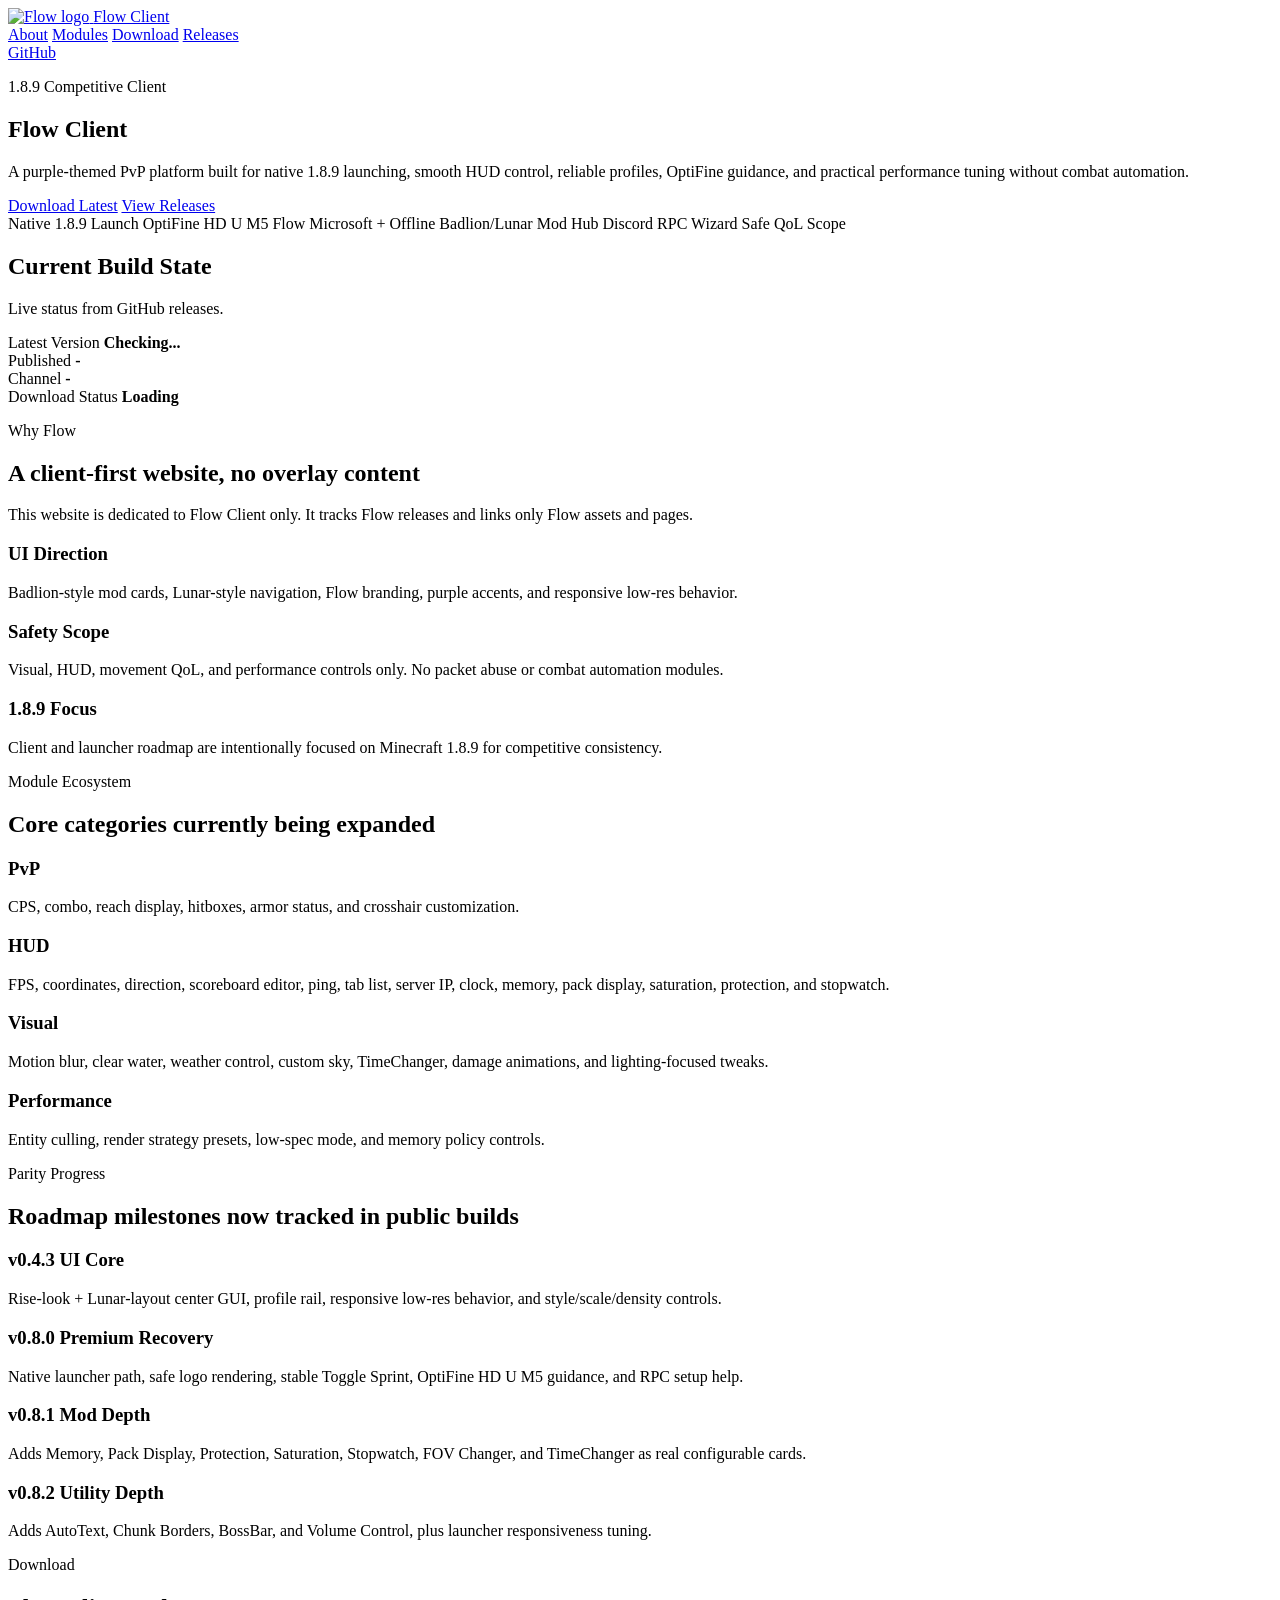
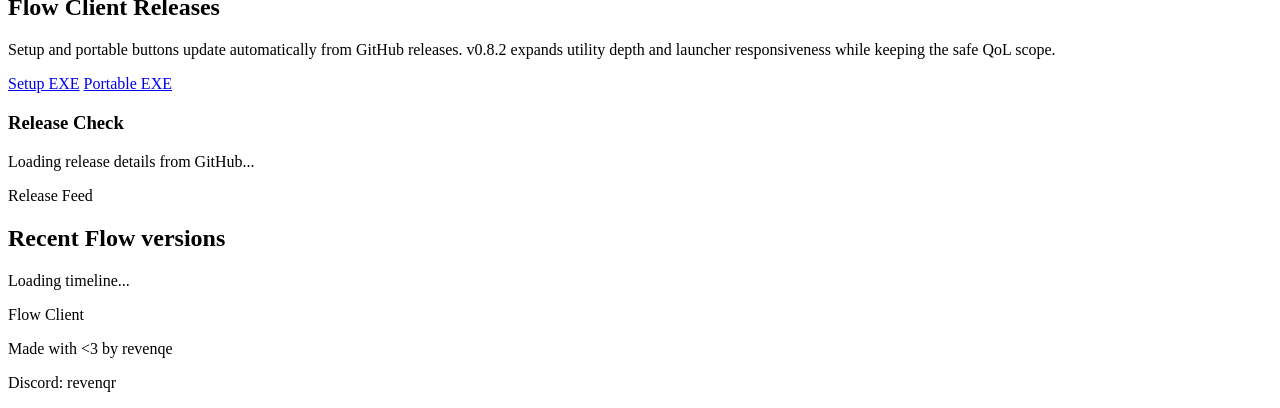
==== docs/index.html @ 2bc33a54 "Update Flow website for v0.8.2 utility depth release" ====
<!doctype html>
<html lang="en">
  <head>
    <meta charset="UTF-8" />
    <meta name="viewport" content="width=device-width, initial-scale=1.0" />
    <meta name="theme-color" content="#150927" />
    <title>Flow Client | 1.8.9 PvP Platform</title>
    <meta
      name="description"
      content="Flow Client is a 1.8.9 PvP platform focused on clean UI, smooth performance, profile-driven mods, and safe QoL customization."
    />
    <link rel="preconnect" href="https://fonts.googleapis.com" />
    <link rel="preconnect" href="https://fonts.gstatic.com" crossorigin />
    <link
      href="https://fonts.googleapis.com/css2?family=Manrope:wght@500;600;700;800&family=Space+Grotesk:wght@600;700&display=swap"
      rel="stylesheet"
    />
    <link rel="stylesheet" href="./styles.css" />
    <script defer src="./script.js"></script>
  </head>
  <body>
    <div class="bg-grid" aria-hidden="true"></div>
    <div class="bg-glow glow-one" aria-hidden="true"></div>
    <div class="bg-glow glow-two" aria-hidden="true"></div>

    <header class="site-header">
      <a class="brand" href="#top" aria-label="Flow Client home">
        <img class="brand-badge" src="./flow-logo.svg" alt="Flow logo" />
        <span>Flow Client</span>
      </a>

      <nav>
        <a href="#about">About</a>
        <a href="#modules">Modules</a>
        <a href="#download">Download</a>
        <a href="#releases">Releases</a>
      </nav>

      <a class="header-link" href="https://github.com/trxpworks/FlowClient" target="_blank" rel="noreferrer">GitHub</a>
    </header>

    <main id="top">
      <section class="hero reveal">
        <div class="hero-copy">
          <p class="eyebrow">1.8.9 Competitive Client</p>
          <h1>Flow Client</h1>
          <p class="lead">
            A purple-themed PvP platform built for native 1.8.9 launching, smooth HUD control, reliable profiles,
            OptiFine guidance, and practical performance tuning without combat automation.
          </p>

          <div class="hero-actions">
            <a id="heroDownloadBtn" class="btn btn-primary" href="https://github.com/trxpworks/FlowClient/releases" target="_blank" rel="noreferrer">Download Latest</a>
            <a id="heroReleaseBtn" class="btn btn-secondary" href="https://github.com/trxpworks/FlowClient/releases" target="_blank" rel="noreferrer">View Releases</a>
          </div>

          <div class="hero-chips">
            <span>Native 1.8.9 Launch</span>
            <span>OptiFine HD U M5 Flow</span>
            <span>Microsoft + Offline</span>
            <span>Badlion/Lunar Mod Hub</span>
            <span>Discord RPC Wizard</span>
            <span>Safe QoL Scope</span>
          </div>
        </div>

        <article class="hero-panel" aria-label="Flow Client snapshot">
          <h2>Current Build State</h2>
          <p>Live status from GitHub releases.</p>
          <div class="status-grid">
            <div>
              <span>Latest Version</span>
              <strong id="latestVersion">Checking...</strong>
            </div>
            <div>
              <span>Published</span>
              <strong id="latestPublished">-</strong>
            </div>
            <div>
              <span>Channel</span>
              <strong id="latestChannel">-</strong>
            </div>
            <div>
              <span>Download Status</span>
              <strong id="downloadStatus" class="status-pill status-loading">Loading</strong>
            </div>
          </div>
        </article>
      </section>

      <section id="about" class="section reveal">
        <div class="section-head">
          <p class="eyebrow">Why Flow</p>
          <h2>A client-first website, no overlay content</h2>
          <p>
            This website is dedicated to Flow Client only. It tracks Flow releases and links only Flow assets and
            pages.
          </p>
        </div>

        <div class="card-grid cols-3">
          <article class="card">
            <h3>UI Direction</h3>
            <p>Badlion-style mod cards, Lunar-style navigation, Flow branding, purple accents, and responsive low-res behavior.</p>
          </article>
          <article class="card">
            <h3>Safety Scope</h3>
            <p>Visual, HUD, movement QoL, and performance controls only. No packet abuse or combat automation modules.</p>
          </article>
          <article class="card">
            <h3>1.8.9 Focus</h3>
            <p>Client and launcher roadmap are intentionally focused on Minecraft 1.8.9 for competitive consistency.</p>
          </article>
        </div>
      </section>

      <section id="modules" class="section reveal">
        <div class="section-head">
          <p class="eyebrow">Module Ecosystem</p>
          <h2>Core categories currently being expanded</h2>
        </div>

        <div class="card-grid cols-4">
          <article class="card compact">
            <h3>PvP</h3>
            <p>CPS, combo, reach display, hitboxes, armor status, and crosshair customization.</p>
          </article>
          <article class="card compact">
            <h3>HUD</h3>
            <p>FPS, coordinates, direction, scoreboard editor, ping, tab list, server IP, clock, memory, pack display, saturation, protection, and stopwatch.</p>
          </article>
          <article class="card compact">
            <h3>Visual</h3>
            <p>Motion blur, clear water, weather control, custom sky, TimeChanger, damage animations, and lighting-focused tweaks.</p>
          </article>
          <article class="card compact">
            <h3>Performance</h3>
            <p>Entity culling, render strategy presets, low-spec mode, and memory policy controls.</p>
          </article>
        </div>
      </section>

      <section class="section reveal">
        <div class="section-head">
          <p class="eyebrow">Parity Progress</p>
          <h2>Roadmap milestones now tracked in public builds</h2>
        </div>

        <div class="card-grid cols-3">
          <article class="card compact">
            <h3>v0.4.3 UI Core</h3>
            <p>Rise-look + Lunar-layout center GUI, profile rail, responsive low-res behavior, and style/scale/density controls.</p>
          </article>
          <article class="card compact">
            <h3>v0.8.0 Premium Recovery</h3>
            <p>Native launcher path, safe logo rendering, stable Toggle Sprint, OptiFine HD U M5 guidance, and RPC setup help.</p>
          </article>
          <article class="card compact">
            <h3>v0.8.1 Mod Depth</h3>
            <p>Adds Memory, Pack Display, Protection, Saturation, Stopwatch, FOV Changer, and TimeChanger as real configurable cards.</p>
          </article>
          <article class="card compact">
            <h3>v0.8.2 Utility Depth</h3>
            <p>Adds AutoText, Chunk Borders, BossBar, and Volume Control, plus launcher responsiveness tuning.</p>
          </article>
        </div>
      </section>

      <section id="download" class="section reveal">
        <div class="download-layout">
          <div class="download-copy">
            <p class="eyebrow">Download</p>
            <h2>Flow Client Releases</h2>
            <p>
              Setup and portable buttons update automatically from GitHub releases. v0.8.2 expands utility depth and launcher responsiveness while keeping the safe QoL scope.
            </p>

            <div class="hero-actions">
              <a id="setupBtn" class="btn btn-primary" href="https://github.com/trxpworks/FlowClient/releases" target="_blank" rel="noreferrer">Setup EXE</a>
              <a id="portableBtn" class="btn btn-secondary" href="https://github.com/trxpworks/FlowClient/releases" target="_blank" rel="noreferrer">Portable EXE</a>
            </div>
          </div>

          <aside id="downloadHint" class="download-hint">
            <h3>Release Check</h3>
            <p>Loading release details from GitHub...</p>
          </aside>
        </div>
      </section>

      <section id="releases" class="section reveal">
        <div class="section-head">
          <p class="eyebrow">Release Feed</p>
          <h2>Recent Flow versions</h2>
          <p id="feedHint">Loading timeline...</p>
        </div>

        <div id="releaseList" class="release-list">
          <article class="release-item skeleton">
            <div class="line"></div>
            <div class="line short"></div>
          </article>
          <article class="release-item skeleton">
            <div class="line"></div>
            <div class="line short"></div>
          </article>
        </div>
      </section>
    </main>

    <footer class="site-footer">
      <p>Flow Client</p>
      <p>Made with &lt;3 by revenqe</p>
      <p>Discord: revenqr</p>
    </footer>
  </body>
</html>
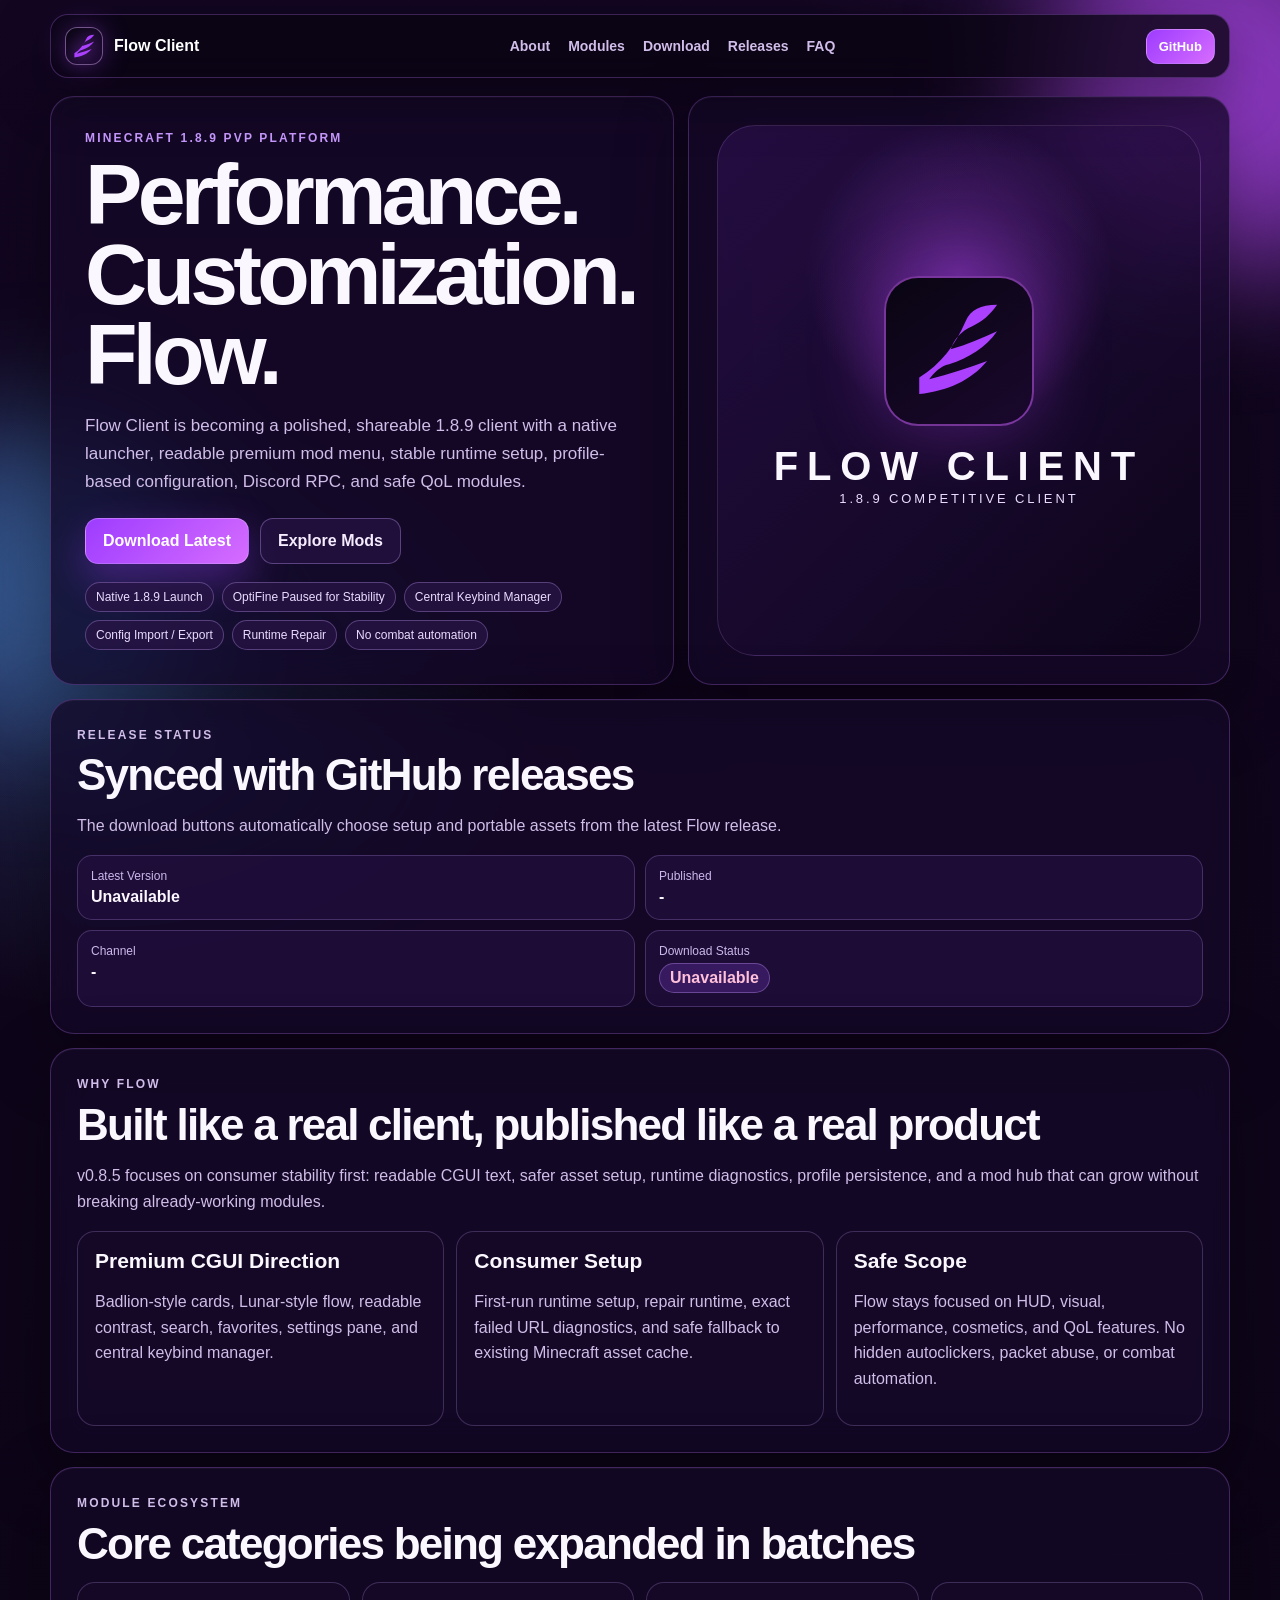
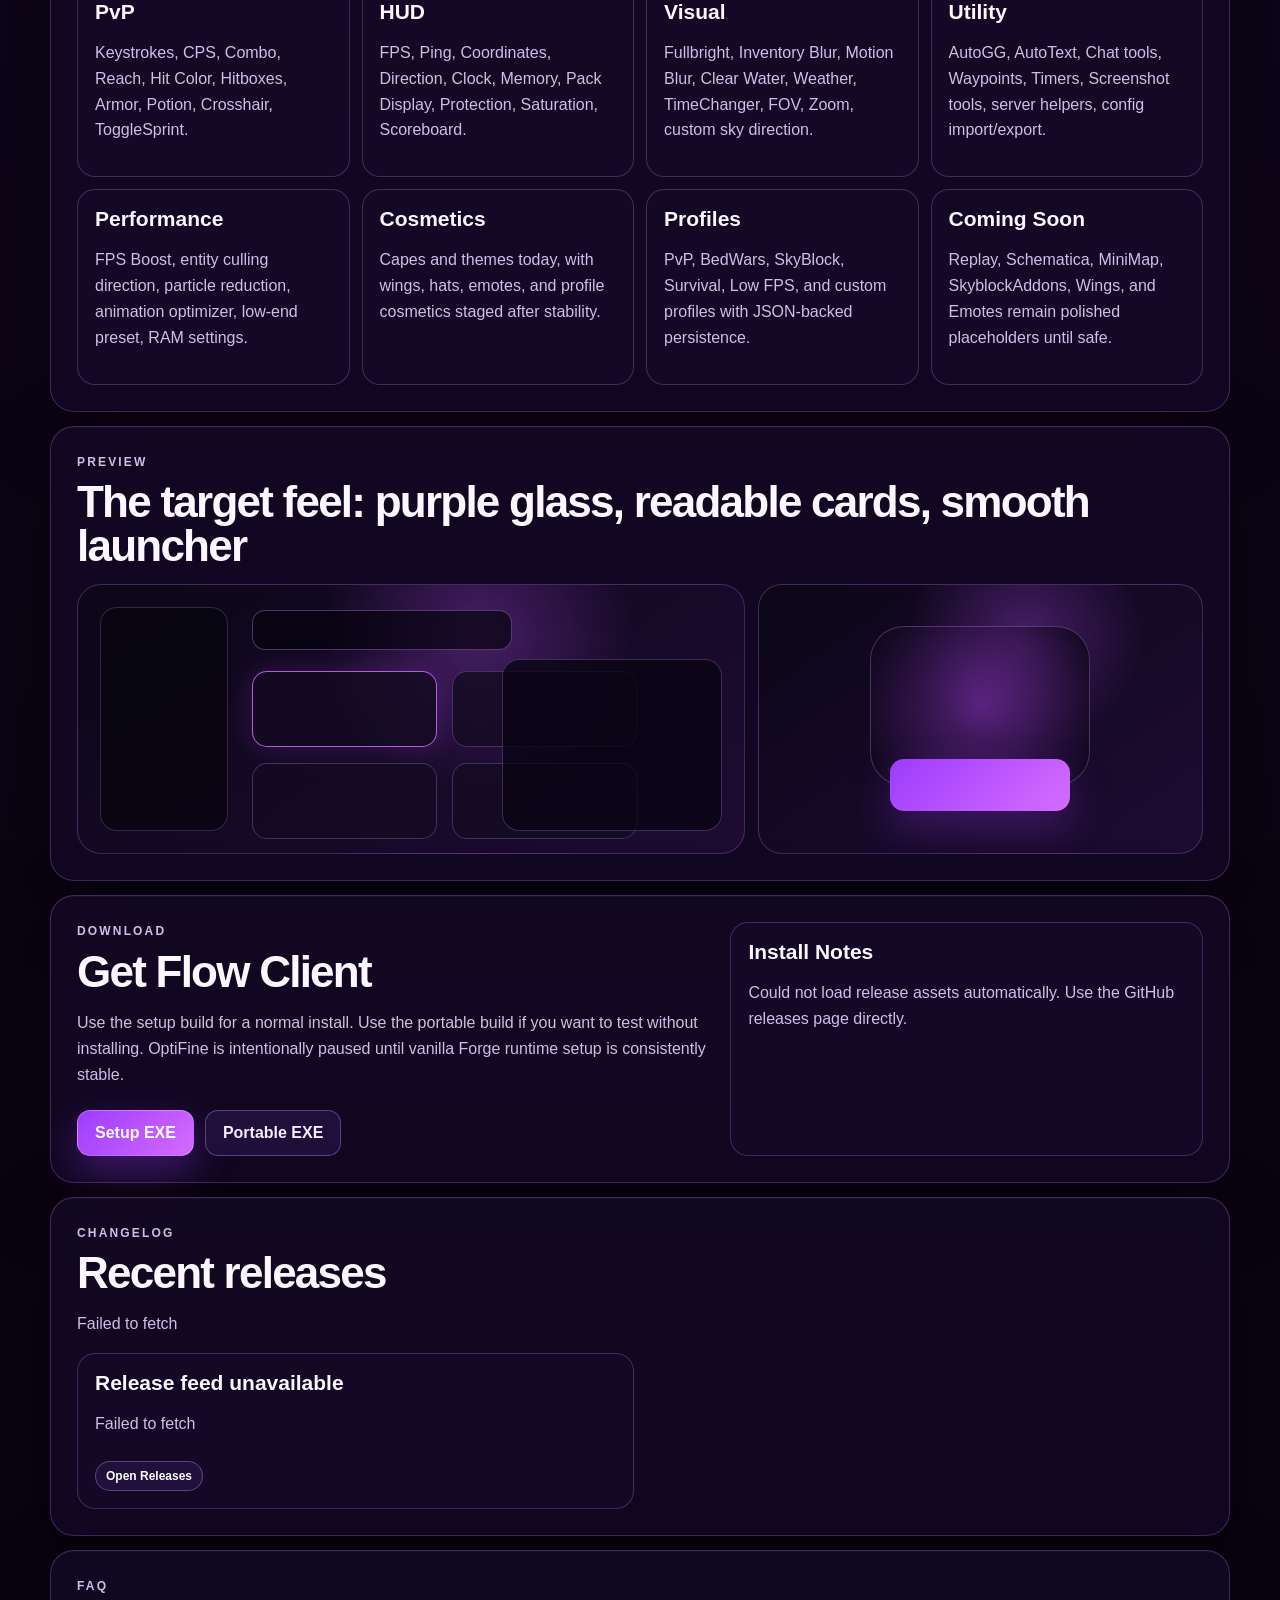
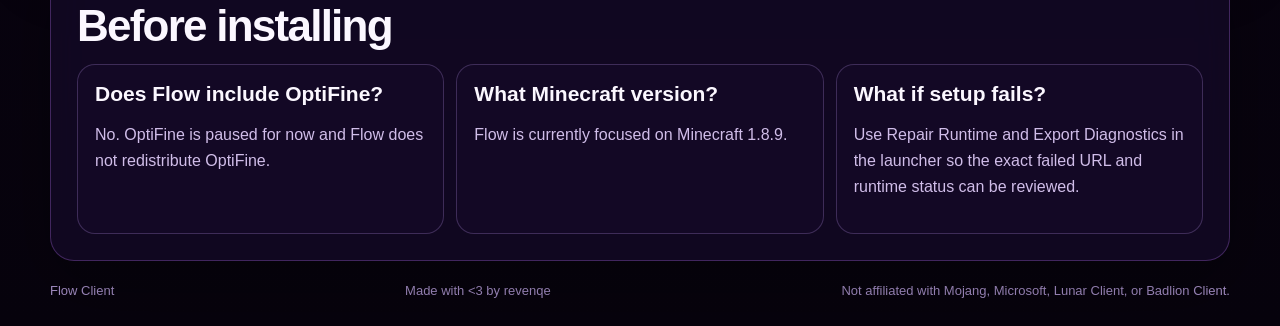
==== commit ba3d0667: "Update GitHub Pages site for v0.8.5" ====
--- a/docs/index.html
+++ b/docs/index.html
@@ -1,217 +1,46 @@
 <!doctype html>
 <html lang="en">
-  <head>
-    <meta charset="UTF-8" />
-    <meta name="viewport" content="width=device-width, initial-scale=1.0" />
-    <meta name="theme-color" content="#150927" />
-    <title>Flow Client | 1.8.9 PvP Platform</title>
-    <meta
-      name="description"
-      content="Flow Client is a 1.8.9 PvP platform focused on clean UI, smooth performance, profile-driven mods, and safe QoL customization."
-    />
-    <link rel="preconnect" href="https://fonts.googleapis.com" />
-    <link rel="preconnect" href="https://fonts.gstatic.com" crossorigin />
-    <link
-      href="https://fonts.googleapis.com/css2?family=Manrope:wght@500;600;700;800&family=Space+Grotesk:wght@600;700&display=swap"
-      rel="stylesheet"
-    />
-    <link rel="stylesheet" href="./styles.css" />
-    <script defer src="./script.js"></script>
-  </head>
-  <body>
-    <div class="bg-grid" aria-hidden="true"></div>
-    <div class="bg-glow glow-one" aria-hidden="true"></div>
-    <div class="bg-glow glow-two" aria-hidden="true"></div>
-
-    <header class="site-header">
-      <a class="brand" href="#top" aria-label="Flow Client home">
-        <img class="brand-badge" src="./flow-logo.svg" alt="Flow logo" />
-        <span>Flow Client</span>
-      </a>
-
-      <nav>
-        <a href="#about">About</a>
-        <a href="#modules">Modules</a>
-        <a href="#download">Download</a>
-        <a href="#releases">Releases</a>
-      </nav>
-
-      <a class="header-link" href="https://github.com/trxpworks/FlowClient" target="_blank" rel="noreferrer">GitHub</a>
-    </header>
-
-    <main id="top">
-      <section class="hero reveal">
-        <div class="hero-copy">
-          <p class="eyebrow">1.8.9 Competitive Client</p>
-          <h1>Flow Client</h1>
-          <p class="lead">
-            A purple-themed PvP platform built for native 1.8.9 launching, smooth HUD control, reliable profiles,
-            OptiFine guidance, and practical performance tuning without combat automation.
-          </p>
-
-          <div class="hero-actions">
-            <a id="heroDownloadBtn" class="btn btn-primary" href="https://github.com/trxpworks/FlowClient/releases" target="_blank" rel="noreferrer">Download Latest</a>
-            <a id="heroReleaseBtn" class="btn btn-secondary" href="https://github.com/trxpworks/FlowClient/releases" target="_blank" rel="noreferrer">View Releases</a>
-          </div>
-
-          <div class="hero-chips">
-            <span>Native 1.8.9 Launch</span>
-            <span>OptiFine HD U M5 Flow</span>
-            <span>Microsoft + Offline</span>
-            <span>Badlion/Lunar Mod Hub</span>
-            <span>Discord RPC Wizard</span>
-            <span>Safe QoL Scope</span>
-          </div>
-        </div>
-
-        <article class="hero-panel" aria-label="Flow Client snapshot">
-          <h2>Current Build State</h2>
-          <p>Live status from GitHub releases.</p>
-          <div class="status-grid">
-            <div>
-              <span>Latest Version</span>
-              <strong id="latestVersion">Checking...</strong>
-            </div>
-            <div>
-              <span>Published</span>
-              <strong id="latestPublished">-</strong>
-            </div>
-            <div>
-              <span>Channel</span>
-              <strong id="latestChannel">-</strong>
-            </div>
-            <div>
-              <span>Download Status</span>
-              <strong id="downloadStatus" class="status-pill status-loading">Loading</strong>
-            </div>
-          </div>
-        </article>
-      </section>
-
-      <section id="about" class="section reveal">
-        <div class="section-head">
-          <p class="eyebrow">Why Flow</p>
-          <h2>A client-first website, no overlay content</h2>
-          <p>
-            This website is dedicated to Flow Client only. It tracks Flow releases and links only Flow assets and
-            pages.
-          </p>
-        </div>
-
-        <div class="card-grid cols-3">
-          <article class="card">
-            <h3>UI Direction</h3>
-            <p>Badlion-style mod cards, Lunar-style navigation, Flow branding, purple accents, and responsive low-res behavior.</p>
-          </article>
-          <article class="card">
-            <h3>Safety Scope</h3>
-            <p>Visual, HUD, movement QoL, and performance controls only. No packet abuse or combat automation modules.</p>
-          </article>
-          <article class="card">
-            <h3>1.8.9 Focus</h3>
-            <p>Client and launcher roadmap are intentionally focused on Minecraft 1.8.9 for competitive consistency.</p>
-          </article>
-        </div>
-      </section>
-
-      <section id="modules" class="section reveal">
-        <div class="section-head">
-          <p class="eyebrow">Module Ecosystem</p>
-          <h2>Core categories currently being expanded</h2>
-        </div>
-
-        <div class="card-grid cols-4">
-          <article class="card compact">
-            <h3>PvP</h3>
-            <p>CPS, combo, reach display, hitboxes, armor status, and crosshair customization.</p>
-          </article>
-          <article class="card compact">
-            <h3>HUD</h3>
-            <p>FPS, coordinates, direction, scoreboard editor, ping, tab list, server IP, clock, memory, pack display, saturation, protection, and stopwatch.</p>
-          </article>
-          <article class="card compact">
-            <h3>Visual</h3>
-            <p>Motion blur, clear water, weather control, custom sky, TimeChanger, damage animations, and lighting-focused tweaks.</p>
-          </article>
-          <article class="card compact">
-            <h3>Performance</h3>
-            <p>Entity culling, render strategy presets, low-spec mode, and memory policy controls.</p>
-          </article>
-        </div>
-      </section>
-
-      <section class="section reveal">
-        <div class="section-head">
-          <p class="eyebrow">Parity Progress</p>
-          <h2>Roadmap milestones now tracked in public builds</h2>
-        </div>
-
-        <div class="card-grid cols-3">
-          <article class="card compact">
-            <h3>v0.4.3 UI Core</h3>
-            <p>Rise-look + Lunar-layout center GUI, profile rail, responsive low-res behavior, and style/scale/density controls.</p>
-          </article>
-          <article class="card compact">
-            <h3>v0.8.0 Premium Recovery</h3>
-            <p>Native launcher path, safe logo rendering, stable Toggle Sprint, OptiFine HD U M5 guidance, and RPC setup help.</p>
-          </article>
-          <article class="card compact">
-            <h3>v0.8.1 Mod Depth</h3>
-            <p>Adds Memory, Pack Display, Protection, Saturation, Stopwatch, FOV Changer, and TimeChanger as real configurable cards.</p>
-          </article>
-          <article class="card compact">
-            <h3>v0.8.2 Utility Depth</h3>
-            <p>Adds AutoText, Chunk Borders, BossBar, and Volume Control, plus launcher responsiveness tuning.</p>
-          </article>
-        </div>
-      </section>
-
-      <section id="download" class="section reveal">
-        <div class="download-layout">
-          <div class="download-copy">
-            <p class="eyebrow">Download</p>
-            <h2>Flow Client Releases</h2>
-            <p>
-              Setup and portable buttons update automatically from GitHub releases. v0.8.2 expands utility depth and launcher responsiveness while keeping the safe QoL scope.
-            </p>
-
-            <div class="hero-actions">
-              <a id="setupBtn" class="btn btn-primary" href="https://github.com/trxpworks/FlowClient/releases" target="_blank" rel="noreferrer">Setup EXE</a>
-              <a id="portableBtn" class="btn btn-secondary" href="https://github.com/trxpworks/FlowClient/releases" target="_blank" rel="noreferrer">Portable EXE</a>
-            </div>
-          </div>
-
-          <aside id="downloadHint" class="download-hint">
-            <h3>Release Check</h3>
-            <p>Loading release details from GitHub...</p>
-          </aside>
-        </div>
-      </section>
-
-      <section id="releases" class="section reveal">
-        <div class="section-head">
-          <p class="eyebrow">Release Feed</p>
-          <h2>Recent Flow versions</h2>
-          <p id="feedHint">Loading timeline...</p>
-        </div>
-
-        <div id="releaseList" class="release-list">
-          <article class="release-item skeleton">
-            <div class="line"></div>
-            <div class="line short"></div>
-          </article>
-          <article class="release-item skeleton">
-            <div class="line"></div>
-            <div class="line short"></div>
-          </article>
-        </div>
-      </section>
-    </main>
-
-    <footer class="site-footer">
-      <p>Flow Client</p>
-      <p>Made with &lt;3 by revenqe</p>
-      <p>Discord: revenqr</p>
-    </footer>
-  </body>
+<head>
+  <meta charset="UTF-8" />
+  <meta name="viewport" content="width=device-width, initial-scale=1.0" />
+  <meta name="theme-color" content="#11051e" />
+  <title>Flow Client | v0.8.5 Stability + Premium CGUI</title>
+  <meta name="description" content="Flow Client is a Minecraft 1.8.9 PvP client focused on performance, customization, clean UI, stable launching, and safe QoL modules." />
+  <style>
+    :root{--bg:#07030d;--bg2:#120621;--panel:rgba(20,10,38,.78);--line:rgba(190,120,255,.28);--text:#fbf7ff;--muted:#d0bde9;--accent:#9d3cff;--accent2:#d66cff;--ok:#62f19c}*{box-sizing:border-box}html{scroll-behavior:smooth}body{margin:0;min-height:100vh;color:var(--text);font-family:Segoe UI,Manrope,Arial,sans-serif;background:radial-gradient(900px 620px at 78% -10%,rgba(168,83,255,.42),transparent 62%),radial-gradient(760px 520px at 8% 20%,rgba(92,160,255,.2),transparent 58%),linear-gradient(180deg,var(--bg2),var(--bg));overflow-x:hidden}body:before{content:"";position:fixed;inset:0;z-index:-2;background-image:linear-gradient(rgba(255,255,255,.045) 1px,transparent 1px),linear-gradient(90deg,rgba(255,255,255,.045) 1px,transparent 1px);background-size:34px 34px;opacity:.15}.orb{position:fixed;z-index:-1;border-radius:999px;filter:blur(65px);pointer-events:none}.orb.a{width:360px;height:360px;right:-120px;top:-90px;background:rgba(189,77,255,.7)}.orb.b{width:310px;height:310px;left:-120px;top:420px;background:rgba(89,169,255,.42)}.wrap{width:min(1180px,calc(100% - 28px));margin:auto}.nav{position:sticky;top:14px;z-index:10;margin-top:14px;border:1px solid var(--line);border-radius:18px;background:rgba(9,4,19,.78);backdrop-filter:blur(18px);display:flex;align-items:center;justify-content:space-between;padding:12px 14px;box-shadow:0 18px 55px rgba(0,0,0,.35)}.brand{display:flex;align-items:center;gap:11px;color:white;text-decoration:none;font-weight:900}.logo{width:38px;height:38px;border-radius:12px;display:grid;place-items:center;background:linear-gradient(145deg,#090512,#1b0830);border:1px solid rgba(224,180,255,.45);box-shadow:0 0 28px rgba(165,71,255,.32)}.logo svg{width:27px;filter:drop-shadow(0 0 9px #b74dff)}.navlinks{display:flex;gap:18px}.navlinks a{color:var(--muted);text-decoration:none;font-size:14px;font-weight:700}.navlinks a:hover{color:white}.github{padding:9px 12px;border-radius:12px;text-decoration:none;color:white;font-weight:900;font-size:13px;background:linear-gradient(135deg,var(--accent),var(--accent2));border:1px solid rgba(255,255,255,.22)}.hero{display:grid;grid-template-columns:1.07fr .93fr;gap:14px;margin-top:18px}.glass{border:1px solid var(--line);border-radius:24px;background:var(--panel);backdrop-filter:blur(18px) saturate(145%);box-shadow:0 24px 70px rgba(0,0,0,.35),inset 0 1px rgba(255,255,255,.035)}.hero-copy{padding:34px}.eyebrow{margin:0;color:#c899ff;letter-spacing:.18em;text-transform:uppercase;font-size:12px;font-weight:900}.hero h1{font-size:clamp(48px,7vw,86px);line-height:.93;margin:10px 0 0;letter-spacing:-.055em}.lead{font-size:17px;line-height:1.65;color:var(--muted);max-width:680px}.actions{display:flex;flex-wrap:wrap;gap:11px;margin-top:22px}.btn{display:inline-flex;align-items:center;justify-content:center;gap:10px;padding:13px 17px;border-radius:13px;text-decoration:none;font-weight:900;border:1px solid transparent}.primary{color:white;background:linear-gradient(135deg,var(--accent),var(--accent2));box-shadow:0 16px 38px rgba(161,63,255,.34);border-color:rgba(255,255,255,.22)}.secondary{color:#f5ecff;background:rgba(37,18,66,.78);border-color:rgba(203,162,255,.35)}.chips{display:flex;flex-wrap:wrap;gap:8px;margin-top:18px}.chips span{font-size:12px;color:#eadcff;border:1px solid rgba(203,162,255,.32);border-radius:999px;padding:7px 10px;background:rgba(40,20,70,.75)}.hero-card{padding:24px;display:grid;place-items:center;text-align:center;min-height:410px;position:relative;overflow:hidden}.hero-card:before{content:"";position:absolute;inset:28px;border-radius:38px;background:radial-gradient(circle at 50% 28%,rgba(189,77,255,.38),transparent 34%),linear-gradient(135deg,rgba(82,30,139,.28),rgba(8,4,16,.5));border:1px solid rgba(219,158,255,.18)}.hero-inner{position:relative}.biglogo{width:150px;height:150px;margin:auto;border-radius:34px;background:linear-gradient(145deg,#090512,#1a082d);border:2px solid rgba(202,92,255,.55);display:grid;place-items:center;box-shadow:0 0 70px rgba(184,64,255,.34)}.biglogo svg{width:106px}.hero-card h2{font-size:40px;letter-spacing:.22em;margin:18px 0 2px}.tagline{color:#eadcff;letter-spacing:.22em;font-size:13px}.section{margin-top:14px;padding:26px}.section h2{font-size:clamp(28px,4vw,44px);line-height:1;margin:8px 0 0;letter-spacing:-.04em}.section p,.card p,.release p,.faq p{color:var(--muted);line-height:1.62}.grid{display:grid;gap:12px;margin-top:16px}.cols3{grid-template-columns:repeat(3,minmax(0,1fr))}.cols4{grid-template-columns:repeat(4,minmax(0,1fr))}.card,.release,.faq{border:1px solid rgba(202,157,255,.24);border-radius:18px;background:rgba(21,10,39,.72);padding:17px}.card h3,.release h3,.faq h3{margin:0;font-size:21px}.status{display:grid;grid-template-columns:repeat(2,minmax(0,1fr));gap:10px;margin-top:16px}.status div{padding:13px;border-radius:15px;border:1px solid rgba(202,157,255,.24);background:rgba(34,16,61,.72)}.status span{display:block;color:#cdb8ed;font-size:12px}.status strong{display:block;margin-top:5px}.pill{display:inline-flex;width:max-content;border-radius:999px;padding:5px 10px;border:1px solid rgba(202,157,255,.35);background:rgba(77,38,130,.55)}.good{color:#a8ffd3}.empty{color:#ffe0a4}.bad{color:#ffc0da}.mockgrid{display:grid;grid-template-columns:1.2fr .8fr;gap:13px;margin-top:16px}.mock{min-height:270px;border:1px solid var(--line);border-radius:24px;background:radial-gradient(circle at 60% 18%,rgba(190,77,255,.3),transparent 34%),linear-gradient(145deg,rgba(12,7,24,.95),rgba(32,13,54,.9));position:relative;overflow:hidden}.mock .rail{position:absolute;left:22px;top:22px;bottom:22px;width:128px;border-radius:17px;background:rgba(7,4,15,.75);border:1px solid rgba(202,157,255,.22)}.mock .search{position:absolute;left:174px;top:25px;width:260px;height:40px;border-radius:13px;border:1px solid rgba(202,157,255,.34);background:rgba(7,4,15,.7)}.mock .cardlet{position:absolute;width:185px;height:76px;border-radius:15px;border:1px solid rgba(202,157,255,.26);background:rgba(20,12,35,.82)}.mock .cardlet.a{left:174px;top:86px;border-color:rgba(218,112,255,.82);box-shadow:0 0 28px rgba(179,78,255,.2)}.mock .cardlet.b{left:374px;top:86px}.mock .cardlet.c{left:174px;top:178px}.mock .cardlet.d{left:374px;top:178px}.mock .pane{position:absolute;right:22px;top:74px;bottom:22px;width:220px;border-radius:17px;border:1px solid rgba(202,157,255,.26);background:rgba(10,5,20,.78)}.launcher .heroicon{position:absolute;left:50%;top:45%;transform:translate(-50%,-50%);width:220px;height:160px;border-radius:34px;border:1px solid rgba(202,157,255,.28);background:radial-gradient(circle,rgba(187,72,255,.36),rgba(10,5,20,.86))}.launcher .play{position:absolute;left:50%;bottom:42px;transform:translateX(-50%);width:180px;height:52px;border-radius:14px;background:linear-gradient(135deg,var(--accent),var(--accent2));box-shadow:0 18px 40px rgba(161,63,255,.26)}.download{display:grid;grid-template-columns:1.15fr .85fr;gap:14px}.release-list{display:grid;grid-template-columns:repeat(2,minmax(0,1fr));gap:12px;margin-top:16px}.mini{display:inline-flex;margin:8px 7px 0 0;padding:7px 10px;border-radius:999px;border:1px solid rgba(202,157,255,.35);background:rgba(38,19,67,.8);text-decoration:none;color:white;font-size:12px;font-weight:800}.footer{display:flex;justify-content:space-between;gap:10px;color:#aa93cc;font-size:13px;padding:22px 0 28px}.disabled{opacity:.58;pointer-events:none}.skeleton{height:10px;border-radius:999px;background:linear-gradient(90deg,rgba(130,99,186,.3),rgba(201,171,255,.52),rgba(130,99,186,.3));background-size:220% 100%;animation:shim 1.2s linear infinite}.skeleton.short{width:55%;margin-top:10px}@keyframes shim{from{background-position:220% 0}to{background-position:-220% 0}}@media(max-width:1040px){.hero,.download,.mockgrid{grid-template-columns:1fr}.cols4{grid-template-columns:repeat(2,minmax(0,1fr))}.navlinks{display:none}}@media(max-width:760px){.wrap{width:min(100% - 18px,1180px)}.nav{top:8px}.hero-copy,.section,.hero-card{padding:18px}.cols3,.cols4,.status,.release-list{grid-template-columns:1fr}.biglogo{width:116px;height:116px}.biglogo svg{width:78px}.hero-card h2{font-size:28px}.footer{flex-direction:column}.mock{min-height:230px}.mock .pane{display:none}.mock .cardlet{width:150px}.mock .cardlet.b,.mock .cardlet.d{left:338px}}
+  </style>
+</head>
+<body>
+  <div class="orb a"></div><div class="orb b"></div>
+  <header class="wrap nav">
+    <a class="brand" href="#top"><span class="logo"><svg viewBox="0 0 64 64"><path fill="url(#g)" d="M8 48c13-8 22-20 28-34 3-7 9-10 19-10-4 6-9 10-15 13-7 3-11 8-13 14 10-3 19-7 28-11-7 10-17 16-29 20-5 1-9 5-12 9 12-3 24-7 35-11-10 12-24 18-41 20z"/><defs><linearGradient id="g" x1="8" y1="54" x2="56" y2="4"><stop stop-color="#7a2cff"/><stop offset=".55" stop-color="#b243ff"/><stop offset="1" stop-color="#f08bff"/></linearGradient></defs></svg></span><span>Flow Client</span></a>
+    <nav class="navlinks"><a href="#about">About</a><a href="#modules">Modules</a><a href="#download">Download</a><a href="#releases">Releases</a><a href="#faq">FAQ</a></nav>
+    <a class="github" href="https://github.com/trxpworks/FlowClient" target="_blank" rel="noreferrer">GitHub</a>
+  </header>
+  <main id="top" class="wrap">
+    <section class="hero">
+      <div class="hero-copy glass"><p class="eyebrow">Minecraft 1.8.9 PvP Platform</p><h1>Performance. Customization. Flow.</h1><p class="lead">Flow Client is becoming a polished, shareable 1.8.9 client with a native launcher, readable premium mod menu, stable runtime setup, profile-based configuration, Discord RPC, and safe QoL modules.</p><div class="actions"><a id="heroDownloadBtn" class="btn primary" href="https://github.com/trxpworks/FlowClient/releases" target="_blank" rel="noreferrer">Download Latest</a><a class="btn secondary" href="#modules">Explore Mods</a></div><div class="chips"><span>Native 1.8.9 Launch</span><span>OptiFine Paused for Stability</span><span>Central Keybind Manager</span><span>Config Import / Export</span><span>Runtime Repair</span><span>No combat automation</span></div></div>
+      <aside class="hero-card glass"><div class="hero-inner"><div class="biglogo"><svg viewBox="0 0 64 64"><path fill="url(#g2)" d="M8 48c13-8 22-20 28-34 3-7 9-10 19-10-4 6-9 10-15 13-7 3-11 8-13 14 10-3 19-7 28-11-7 10-17 16-29 20-5 1-9 5-12 9 12-3 24-7 35-11-10 12-24 18-41 20z"/><defs><linearGradient id="g2" x1="8" y1="54" x2="56" y2="4"><stop stop-color="#7a2cff"/><stop offset=".55" stop-color="#b243ff"/><stop offset="1" stop-color="#f08bff"/></linearGradient></defs></svg></div><h2>FLOW CLIENT</h2><div class="tagline">1.8.9 COMPETITIVE CLIENT</div></div></aside>
+    </section>
+    <section class="section glass"><p class="eyebrow">Release Status</p><h2>Synced with GitHub releases</h2><p>The download buttons automatically choose setup and portable assets from the latest Flow release.</p><div class="status"><div><span>Latest Version</span><strong id="latestVersion">Checking...</strong></div><div><span>Published</span><strong id="latestPublished">-</strong></div><div><span>Channel</span><strong id="latestChannel">-</strong></div><div><span>Download Status</span><strong id="downloadStatus" class="pill">Loading</strong></div></div></section>
+    <section id="about" class="section glass"><p class="eyebrow">Why Flow</p><h2>Built like a real client, published like a real product</h2><p>v0.8.5 focuses on consumer stability first: readable CGUI text, safer asset setup, runtime diagnostics, profile persistence, and a mod hub that can grow without breaking already-working modules.</p><div class="grid cols3"><article class="card"><h3>Premium CGUI Direction</h3><p>Badlion-style cards, Lunar-style flow, readable contrast, search, favorites, settings pane, and central keybind manager.</p></article><article class="card"><h3>Consumer Setup</h3><p>First-run runtime setup, repair runtime, exact failed URL diagnostics, and safe fallback to existing Minecraft asset cache.</p></article><article class="card"><h3>Safe Scope</h3><p>Flow stays focused on HUD, visual, performance, cosmetics, and QoL features. No hidden autoclickers, packet abuse, or combat automation.</p></article></div></section>
+    <section id="modules" class="section glass"><p class="eyebrow">Module Ecosystem</p><h2>Core categories being expanded in batches</h2><div class="grid cols4"><article class="card"><h3>PvP</h3><p>Keystrokes, CPS, Combo, Reach, Hit Color, Hitboxes, Armor, Potion, Crosshair, ToggleSprint.</p></article><article class="card"><h3>HUD</h3><p>FPS, Ping, Coordinates, Direction, Clock, Memory, Pack Display, Protection, Saturation, Scoreboard.</p></article><article class="card"><h3>Visual</h3><p>Fullbright, Inventory Blur, Motion Blur, Clear Water, Weather, TimeChanger, FOV, Zoom, custom sky direction.</p></article><article class="card"><h3>Utility</h3><p>AutoGG, AutoText, Chat tools, Waypoints, Timers, Screenshot tools, server helpers, config import/export.</p></article><article class="card"><h3>Performance</h3><p>FPS Boost, entity culling direction, particle reduction, animation optimizer, low-end preset, RAM settings.</p></article><article class="card"><h3>Cosmetics</h3><p>Capes and themes today, with wings, hats, emotes, and profile cosmetics staged after stability.</p></article><article class="card"><h3>Profiles</h3><p>PvP, BedWars, SkyBlock, Survival, Low FPS, and custom profiles with JSON-backed persistence.</p></article><article class="card"><h3>Coming Soon</h3><p>Replay, Schematica, MiniMap, SkyblockAddons, Wings, and Emotes remain polished placeholders until safe.</p></article></div></section>
+    <section class="section glass"><p class="eyebrow">Preview</p><h2>The target feel: purple glass, readable cards, smooth launcher</h2><div class="mockgrid"><div class="mock"><div class="rail"></div><div class="search"></div><div class="cardlet a"></div><div class="cardlet b"></div><div class="cardlet c"></div><div class="cardlet d"></div><div class="pane"></div></div><div class="mock launcher"><div class="heroicon"></div><div class="play"></div></div></div></section>
+    <section id="download" class="section glass"><div class="download"><div><p class="eyebrow">Download</p><h2>Get Flow Client</h2><p>Use the setup build for a normal install. Use the portable build if you want to test without installing. OptiFine is intentionally paused until vanilla Forge runtime setup is consistently stable.</p><div class="actions"><a id="setupBtn" class="btn primary" href="https://github.com/trxpworks/FlowClient/releases" target="_blank" rel="noreferrer">Setup EXE</a><a id="portableBtn" class="btn secondary" href="https://github.com/trxpworks/FlowClient/releases" target="_blank" rel="noreferrer">Portable EXE</a></div></div><aside class="card"><h3>Install Notes</h3><p id="downloadHint">Checking GitHub release assets...</p></aside></div></section>
+    <section id="releases" class="section glass"><p class="eyebrow">Changelog</p><h2>Recent releases</h2><p id="feedHint">Loading timeline...</p><div id="releaseList" class="release-list"><article class="release"><div class="skeleton"></div><div class="skeleton short"></div></article><article class="release"><div class="skeleton"></div><div class="skeleton short"></div></article></div></section>
+    <section id="faq" class="section glass"><p class="eyebrow">FAQ</p><h2>Before installing</h2><div class="grid cols3"><article class="faq"><h3>Does Flow include OptiFine?</h3><p>No. OptiFine is paused for now and Flow does not redistribute OptiFine.</p></article><article class="faq"><h3>What Minecraft version?</h3><p>Flow is currently focused on Minecraft 1.8.9.</p></article><article class="faq"><h3>What if setup fails?</h3><p>Use Repair Runtime and Export Diagnostics in the launcher so the exact failed URL and runtime status can be reviewed.</p></article></div></section>
+  </main>
+  <footer class="wrap footer"><span>Flow Client</span><span>Made with &lt;3 by revenqe</span><span>Not affiliated with Mojang, Microsoft, Lunar Client, or Badlion Client.</span></footer>
+  <script>
+    const owner='trxpworks', repo='FlowClient', releasePage=`https://github.com/${owner}/${repo}/releases`, releasesUrl=`https://api.github.com/repos/${owner}/${repo}/releases?per_page=6`;
+    const $=id=>document.getElementById(id), setupBtns=[$('heroDownloadBtn'),$('setupBtn')].filter(Boolean), portableBtns=[$('portableBtn')].filter(Boolean);
+    const esc=v=>String(v||'').replaceAll('&','&amp;').replaceAll('<','&lt;').replaceAll('>','&gt;').replaceAll('"','&quot;').replaceAll("'",'&#39;'), tag=v=>String(v||'').replace(/^v/i,'').trim(), date=v=>{const d=new Date(v||'');return isNaN(d)?'-':d.toLocaleDateString(undefined,{year:'numeric',month:'short',day:'numeric'});};
+    function score(n,t){n=String(n||'').toLowerCase();let s=0;if(n.endsWith('.exe'))s+=20;if(n.includes('flow'))s+=15;if(n.includes('launcher'))s+=8;if(t==='setup'&&/(setup|installer|install)/.test(n))s+=24;if(t==='setup'&&/portable/.test(n))s-=30;if(t==='portable'&&/portable/.test(n))s+=24;if(t==='portable'&&n.endsWith('.exe')&&!/(setup|installer|install|blockmap)/.test(n))s+=16;if(/blockmap|source|debug/.test(n))s-=30;return s;}
+    function best(rel,t){const ranked=(rel.assets||[]).filter(a=>a.browser_download_url).map(a=>({a,s:score(a.name,t)})).sort((x,y)=>y.s-x.s);return ranked[0]&&ranked[0].s>10?ranked[0].a.browser_download_url:'';}
+    function apply(btn,url){btn.href=url||releasePage;btn.classList.toggle('disabled',!url);btn.setAttribute('aria-disabled',url?'false':'true');}
+    function card(rel){const setup=best(rel,'setup'), portable=best(rel,'portable'), v=tag(rel.tag_name||rel.name), title=rel.name||rel.tag_name||'Release', text=String(rel.body||'No release notes provided.').replace(/[`*_>#]/g,'').replace(/\s+/g,' ').trim().slice(0,170);let links=`<a class="mini" href="${esc(rel.html_url||releasePage)}" target="_blank" rel="noreferrer">Notes</a>`;if(setup)links+=`<a class="mini" href="${esc(setup)}" target="_blank" rel="noreferrer">Setup</a>`;if(portable)links+=`<a class="mini" href="${esc(portable)}" target="_blank" rel="noreferrer">Portable</a>`;return `<article class="release"><h3>${esc(title)}</h3><p>${esc(text)}</p><p><strong>v${esc(v)}</strong> | ${esc(date(rel.published_at||rel.created_at))}</p>${links}</article>`;}
+    async function load(){try{const r=await fetch(releasesUrl,{headers:{Accept:'application/vnd.github+json'}});if(!r.ok)throw new Error('HTTP '+r.status);const rels=(await r.json()).filter(r=>!r.draft);if(!rels.length)throw new Error('No releases published yet');const latest=rels[0], setup=best(latest,'setup'), portable=best(latest,'portable');$('latestVersion').textContent='v'+tag(latest.tag_name||latest.name);$('latestPublished').textContent=date(latest.published_at||latest.created_at);$('latestChannel').textContent=latest.prerelease?'Preview':'Stable';$('downloadStatus').textContent=setup||portable?'Ready':'Partial';$('downloadStatus').className='pill '+(setup||portable?'good':'empty');setupBtns.forEach(b=>apply(b,setup));portableBtns.forEach(b=>apply(b,portable));$('downloadHint').innerHTML=`Latest <strong>v${esc(tag(latest.tag_name||latest.name))}</strong>. ${setup?'Setup detected.':'Setup asset missing.'} ${portable?'Portable detected.':'Portable asset missing.'}`;$('feedHint').textContent='Synced with FlowClient GitHub releases.';$('releaseList').innerHTML=rels.slice(0,4).map(card).join('');}catch(e){$('downloadStatus').textContent='Unavailable';$('downloadStatus').className='pill bad';$('latestVersion').textContent='Unavailable';$('downloadHint').textContent='Could not load release assets automatically. Use the GitHub releases page directly.';$('feedHint').textContent=String(e.message||e);$('releaseList').innerHTML=`<article class="release"><h3>Release feed unavailable</h3><p>${esc(e.message||e)}</p><a class="mini" href="${releasePage}" target="_blank" rel="noreferrer">Open Releases</a></article>`;setupBtns.concat(portableBtns).forEach(b=>apply(b,releasePage));}}
+    load();
+  </script>
+</body>
 </html>
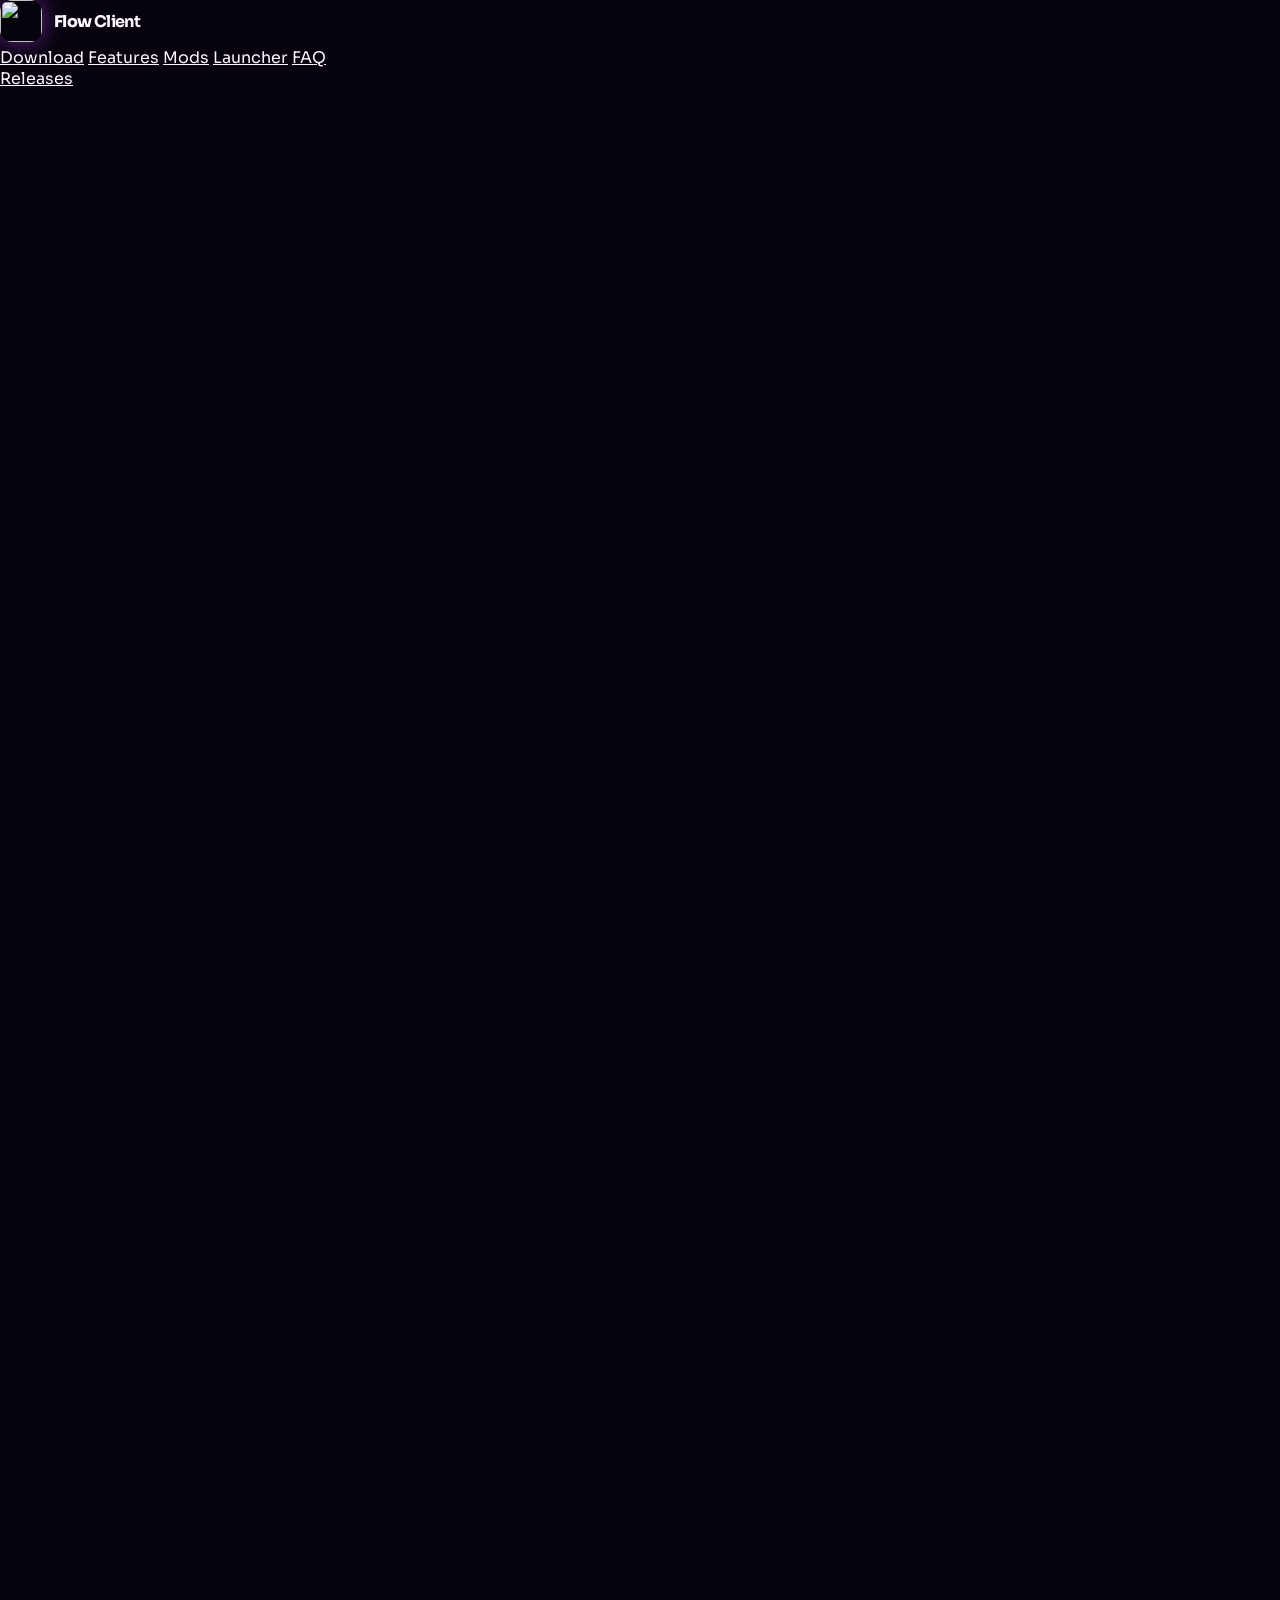
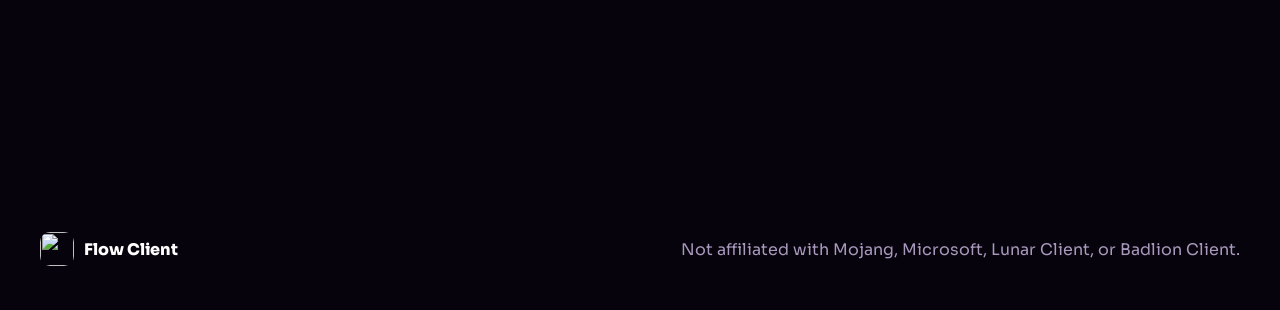
==== commit ddc0fc46: "Revamp Flow website landing page" ====
--- a/docs/index.html
+++ b/docs/index.html
@@ -1,46 +1,222 @@
 <!doctype html>
 <html lang="en">
-<head>
-  <meta charset="UTF-8" />
-  <meta name="viewport" content="width=device-width, initial-scale=1.0" />
-  <meta name="theme-color" content="#11051e" />
-  <title>Flow Client | v0.8.5 Stability + Premium CGUI</title>
-  <meta name="description" content="Flow Client is a Minecraft 1.8.9 PvP client focused on performance, customization, clean UI, stable launching, and safe QoL modules." />
-  <style>
-    :root{--bg:#07030d;--bg2:#120621;--panel:rgba(20,10,38,.78);--line:rgba(190,120,255,.28);--text:#fbf7ff;--muted:#d0bde9;--accent:#9d3cff;--accent2:#d66cff;--ok:#62f19c}*{box-sizing:border-box}html{scroll-behavior:smooth}body{margin:0;min-height:100vh;color:var(--text);font-family:Segoe UI,Manrope,Arial,sans-serif;background:radial-gradient(900px 620px at 78% -10%,rgba(168,83,255,.42),transparent 62%),radial-gradient(760px 520px at 8% 20%,rgba(92,160,255,.2),transparent 58%),linear-gradient(180deg,var(--bg2),var(--bg));overflow-x:hidden}body:before{content:"";position:fixed;inset:0;z-index:-2;background-image:linear-gradient(rgba(255,255,255,.045) 1px,transparent 1px),linear-gradient(90deg,rgba(255,255,255,.045) 1px,transparent 1px);background-size:34px 34px;opacity:.15}.orb{position:fixed;z-index:-1;border-radius:999px;filter:blur(65px);pointer-events:none}.orb.a{width:360px;height:360px;right:-120px;top:-90px;background:rgba(189,77,255,.7)}.orb.b{width:310px;height:310px;left:-120px;top:420px;background:rgba(89,169,255,.42)}.wrap{width:min(1180px,calc(100% - 28px));margin:auto}.nav{position:sticky;top:14px;z-index:10;margin-top:14px;border:1px solid var(--line);border-radius:18px;background:rgba(9,4,19,.78);backdrop-filter:blur(18px);display:flex;align-items:center;justify-content:space-between;padding:12px 14px;box-shadow:0 18px 55px rgba(0,0,0,.35)}.brand{display:flex;align-items:center;gap:11px;color:white;text-decoration:none;font-weight:900}.logo{width:38px;height:38px;border-radius:12px;display:grid;place-items:center;background:linear-gradient(145deg,#090512,#1b0830);border:1px solid rgba(224,180,255,.45);box-shadow:0 0 28px rgba(165,71,255,.32)}.logo svg{width:27px;filter:drop-shadow(0 0 9px #b74dff)}.navlinks{display:flex;gap:18px}.navlinks a{color:var(--muted);text-decoration:none;font-size:14px;font-weight:700}.navlinks a:hover{color:white}.github{padding:9px 12px;border-radius:12px;text-decoration:none;color:white;font-weight:900;font-size:13px;background:linear-gradient(135deg,var(--accent),var(--accent2));border:1px solid rgba(255,255,255,.22)}.hero{display:grid;grid-template-columns:1.07fr .93fr;gap:14px;margin-top:18px}.glass{border:1px solid var(--line);border-radius:24px;background:var(--panel);backdrop-filter:blur(18px) saturate(145%);box-shadow:0 24px 70px rgba(0,0,0,.35),inset 0 1px rgba(255,255,255,.035)}.hero-copy{padding:34px}.eyebrow{margin:0;color:#c899ff;letter-spacing:.18em;text-transform:uppercase;font-size:12px;font-weight:900}.hero h1{font-size:clamp(48px,7vw,86px);line-height:.93;margin:10px 0 0;letter-spacing:-.055em}.lead{font-size:17px;line-height:1.65;color:var(--muted);max-width:680px}.actions{display:flex;flex-wrap:wrap;gap:11px;margin-top:22px}.btn{display:inline-flex;align-items:center;justify-content:center;gap:10px;padding:13px 17px;border-radius:13px;text-decoration:none;font-weight:900;border:1px solid transparent}.primary{color:white;background:linear-gradient(135deg,var(--accent),var(--accent2));box-shadow:0 16px 38px rgba(161,63,255,.34);border-color:rgba(255,255,255,.22)}.secondary{color:#f5ecff;background:rgba(37,18,66,.78);border-color:rgba(203,162,255,.35)}.chips{display:flex;flex-wrap:wrap;gap:8px;margin-top:18px}.chips span{font-size:12px;color:#eadcff;border:1px solid rgba(203,162,255,.32);border-radius:999px;padding:7px 10px;background:rgba(40,20,70,.75)}.hero-card{padding:24px;display:grid;place-items:center;text-align:center;min-height:410px;position:relative;overflow:hidden}.hero-card:before{content:"";position:absolute;inset:28px;border-radius:38px;background:radial-gradient(circle at 50% 28%,rgba(189,77,255,.38),transparent 34%),linear-gradient(135deg,rgba(82,30,139,.28),rgba(8,4,16,.5));border:1px solid rgba(219,158,255,.18)}.hero-inner{position:relative}.biglogo{width:150px;height:150px;margin:auto;border-radius:34px;background:linear-gradient(145deg,#090512,#1a082d);border:2px solid rgba(202,92,255,.55);display:grid;place-items:center;box-shadow:0 0 70px rgba(184,64,255,.34)}.biglogo svg{width:106px}.hero-card h2{font-size:40px;letter-spacing:.22em;margin:18px 0 2px}.tagline{color:#eadcff;letter-spacing:.22em;font-size:13px}.section{margin-top:14px;padding:26px}.section h2{font-size:clamp(28px,4vw,44px);line-height:1;margin:8px 0 0;letter-spacing:-.04em}.section p,.card p,.release p,.faq p{color:var(--muted);line-height:1.62}.grid{display:grid;gap:12px;margin-top:16px}.cols3{grid-template-columns:repeat(3,minmax(0,1fr))}.cols4{grid-template-columns:repeat(4,minmax(0,1fr))}.card,.release,.faq{border:1px solid rgba(202,157,255,.24);border-radius:18px;background:rgba(21,10,39,.72);padding:17px}.card h3,.release h3,.faq h3{margin:0;font-size:21px}.status{display:grid;grid-template-columns:repeat(2,minmax(0,1fr));gap:10px;margin-top:16px}.status div{padding:13px;border-radius:15px;border:1px solid rgba(202,157,255,.24);background:rgba(34,16,61,.72)}.status span{display:block;color:#cdb8ed;font-size:12px}.status strong{display:block;margin-top:5px}.pill{display:inline-flex;width:max-content;border-radius:999px;padding:5px 10px;border:1px solid rgba(202,157,255,.35);background:rgba(77,38,130,.55)}.good{color:#a8ffd3}.empty{color:#ffe0a4}.bad{color:#ffc0da}.mockgrid{display:grid;grid-template-columns:1.2fr .8fr;gap:13px;margin-top:16px}.mock{min-height:270px;border:1px solid var(--line);border-radius:24px;background:radial-gradient(circle at 60% 18%,rgba(190,77,255,.3),transparent 34%),linear-gradient(145deg,rgba(12,7,24,.95),rgba(32,13,54,.9));position:relative;overflow:hidden}.mock .rail{position:absolute;left:22px;top:22px;bottom:22px;width:128px;border-radius:17px;background:rgba(7,4,15,.75);border:1px solid rgba(202,157,255,.22)}.mock .search{position:absolute;left:174px;top:25px;width:260px;height:40px;border-radius:13px;border:1px solid rgba(202,157,255,.34);background:rgba(7,4,15,.7)}.mock .cardlet{position:absolute;width:185px;height:76px;border-radius:15px;border:1px solid rgba(202,157,255,.26);background:rgba(20,12,35,.82)}.mock .cardlet.a{left:174px;top:86px;border-color:rgba(218,112,255,.82);box-shadow:0 0 28px rgba(179,78,255,.2)}.mock .cardlet.b{left:374px;top:86px}.mock .cardlet.c{left:174px;top:178px}.mock .cardlet.d{left:374px;top:178px}.mock .pane{position:absolute;right:22px;top:74px;bottom:22px;width:220px;border-radius:17px;border:1px solid rgba(202,157,255,.26);background:rgba(10,5,20,.78)}.launcher .heroicon{position:absolute;left:50%;top:45%;transform:translate(-50%,-50%);width:220px;height:160px;border-radius:34px;border:1px solid rgba(202,157,255,.28);background:radial-gradient(circle,rgba(187,72,255,.36),rgba(10,5,20,.86))}.launcher .play{position:absolute;left:50%;bottom:42px;transform:translateX(-50%);width:180px;height:52px;border-radius:14px;background:linear-gradient(135deg,var(--accent),var(--accent2));box-shadow:0 18px 40px rgba(161,63,255,.26)}.download{display:grid;grid-template-columns:1.15fr .85fr;gap:14px}.release-list{display:grid;grid-template-columns:repeat(2,minmax(0,1fr));gap:12px;margin-top:16px}.mini{display:inline-flex;margin:8px 7px 0 0;padding:7px 10px;border-radius:999px;border:1px solid rgba(202,157,255,.35);background:rgba(38,19,67,.8);text-decoration:none;color:white;font-size:12px;font-weight:800}.footer{display:flex;justify-content:space-between;gap:10px;color:#aa93cc;font-size:13px;padding:22px 0 28px}.disabled{opacity:.58;pointer-events:none}.skeleton{height:10px;border-radius:999px;background:linear-gradient(90deg,rgba(130,99,186,.3),rgba(201,171,255,.52),rgba(130,99,186,.3));background-size:220% 100%;animation:shim 1.2s linear infinite}.skeleton.short{width:55%;margin-top:10px}@keyframes shim{from{background-position:220% 0}to{background-position:-220% 0}}@media(max-width:1040px){.hero,.download,.mockgrid{grid-template-columns:1fr}.cols4{grid-template-columns:repeat(2,minmax(0,1fr))}.navlinks{display:none}}@media(max-width:760px){.wrap{width:min(100% - 18px,1180px)}.nav{top:8px}.hero-copy,.section,.hero-card{padding:18px}.cols3,.cols4,.status,.release-list{grid-template-columns:1fr}.biglogo{width:116px;height:116px}.biglogo svg{width:78px}.hero-card h2{font-size:28px}.footer{flex-direction:column}.mock{min-height:230px}.mock .pane{display:none}.mock .cardlet{width:150px}.mock .cardlet.b,.mock .cardlet.d{left:338px}}
-  </style>
-</head>
-<body>
-  <div class="orb a"></div><div class="orb b"></div>
-  <header class="wrap nav">
-    <a class="brand" href="#top"><span class="logo"><svg viewBox="0 0 64 64"><path fill="url(#g)" d="M8 48c13-8 22-20 28-34 3-7 9-10 19-10-4 6-9 10-15 13-7 3-11 8-13 14 10-3 19-7 28-11-7 10-17 16-29 20-5 1-9 5-12 9 12-3 24-7 35-11-10 12-24 18-41 20z"/><defs><linearGradient id="g" x1="8" y1="54" x2="56" y2="4"><stop stop-color="#7a2cff"/><stop offset=".55" stop-color="#b243ff"/><stop offset="1" stop-color="#f08bff"/></linearGradient></defs></svg></span><span>Flow Client</span></a>
-    <nav class="navlinks"><a href="#about">About</a><a href="#modules">Modules</a><a href="#download">Download</a><a href="#releases">Releases</a><a href="#faq">FAQ</a></nav>
-    <a class="github" href="https://github.com/trxpworks/FlowClient" target="_blank" rel="noreferrer">GitHub</a>
-  </header>
-  <main id="top" class="wrap">
-    <section class="hero">
-      <div class="hero-copy glass"><p class="eyebrow">Minecraft 1.8.9 PvP Platform</p><h1>Performance. Customization. Flow.</h1><p class="lead">Flow Client is becoming a polished, shareable 1.8.9 client with a native launcher, readable premium mod menu, stable runtime setup, profile-based configuration, Discord RPC, and safe QoL modules.</p><div class="actions"><a id="heroDownloadBtn" class="btn primary" href="https://github.com/trxpworks/FlowClient/releases" target="_blank" rel="noreferrer">Download Latest</a><a class="btn secondary" href="#modules">Explore Mods</a></div><div class="chips"><span>Native 1.8.9 Launch</span><span>OptiFine Paused for Stability</span><span>Central Keybind Manager</span><span>Config Import / Export</span><span>Runtime Repair</span><span>No combat automation</span></div></div>
-      <aside class="hero-card glass"><div class="hero-inner"><div class="biglogo"><svg viewBox="0 0 64 64"><path fill="url(#g2)" d="M8 48c13-8 22-20 28-34 3-7 9-10 19-10-4 6-9 10-15 13-7 3-11 8-13 14 10-3 19-7 28-11-7 10-17 16-29 20-5 1-9 5-12 9 12-3 24-7 35-11-10 12-24 18-41 20z"/><defs><linearGradient id="g2" x1="8" y1="54" x2="56" y2="4"><stop stop-color="#7a2cff"/><stop offset=".55" stop-color="#b243ff"/><stop offset="1" stop-color="#f08bff"/></linearGradient></defs></svg></div><h2>FLOW CLIENT</h2><div class="tagline">1.8.9 COMPETITIVE CLIENT</div></div></aside>
-    </section>
-    <section class="section glass"><p class="eyebrow">Release Status</p><h2>Synced with GitHub releases</h2><p>The download buttons automatically choose setup and portable assets from the latest Flow release.</p><div class="status"><div><span>Latest Version</span><strong id="latestVersion">Checking...</strong></div><div><span>Published</span><strong id="latestPublished">-</strong></div><div><span>Channel</span><strong id="latestChannel">-</strong></div><div><span>Download Status</span><strong id="downloadStatus" class="pill">Loading</strong></div></div></section>
-    <section id="about" class="section glass"><p class="eyebrow">Why Flow</p><h2>Built like a real client, published like a real product</h2><p>v0.8.5 focuses on consumer stability first: readable CGUI text, safer asset setup, runtime diagnostics, profile persistence, and a mod hub that can grow without breaking already-working modules.</p><div class="grid cols3"><article class="card"><h3>Premium CGUI Direction</h3><p>Badlion-style cards, Lunar-style flow, readable contrast, search, favorites, settings pane, and central keybind manager.</p></article><article class="card"><h3>Consumer Setup</h3><p>First-run runtime setup, repair runtime, exact failed URL diagnostics, and safe fallback to existing Minecraft asset cache.</p></article><article class="card"><h3>Safe Scope</h3><p>Flow stays focused on HUD, visual, performance, cosmetics, and QoL features. No hidden autoclickers, packet abuse, or combat automation.</p></article></div></section>
-    <section id="modules" class="section glass"><p class="eyebrow">Module Ecosystem</p><h2>Core categories being expanded in batches</h2><div class="grid cols4"><article class="card"><h3>PvP</h3><p>Keystrokes, CPS, Combo, Reach, Hit Color, Hitboxes, Armor, Potion, Crosshair, ToggleSprint.</p></article><article class="card"><h3>HUD</h3><p>FPS, Ping, Coordinates, Direction, Clock, Memory, Pack Display, Protection, Saturation, Scoreboard.</p></article><article class="card"><h3>Visual</h3><p>Fullbright, Inventory Blur, Motion Blur, Clear Water, Weather, TimeChanger, FOV, Zoom, custom sky direction.</p></article><article class="card"><h3>Utility</h3><p>AutoGG, AutoText, Chat tools, Waypoints, Timers, Screenshot tools, server helpers, config import/export.</p></article><article class="card"><h3>Performance</h3><p>FPS Boost, entity culling direction, particle reduction, animation optimizer, low-end preset, RAM settings.</p></article><article class="card"><h3>Cosmetics</h3><p>Capes and themes today, with wings, hats, emotes, and profile cosmetics staged after stability.</p></article><article class="card"><h3>Profiles</h3><p>PvP, BedWars, SkyBlock, Survival, Low FPS, and custom profiles with JSON-backed persistence.</p></article><article class="card"><h3>Coming Soon</h3><p>Replay, Schematica, MiniMap, SkyblockAddons, Wings, and Emotes remain polished placeholders until safe.</p></article></div></section>
-    <section class="section glass"><p class="eyebrow">Preview</p><h2>The target feel: purple glass, readable cards, smooth launcher</h2><div class="mockgrid"><div class="mock"><div class="rail"></div><div class="search"></div><div class="cardlet a"></div><div class="cardlet b"></div><div class="cardlet c"></div><div class="cardlet d"></div><div class="pane"></div></div><div class="mock launcher"><div class="heroicon"></div><div class="play"></div></div></div></section>
-    <section id="download" class="section glass"><div class="download"><div><p class="eyebrow">Download</p><h2>Get Flow Client</h2><p>Use the setup build for a normal install. Use the portable build if you want to test without installing. OptiFine is intentionally paused until vanilla Forge runtime setup is consistently stable.</p><div class="actions"><a id="setupBtn" class="btn primary" href="https://github.com/trxpworks/FlowClient/releases" target="_blank" rel="noreferrer">Setup EXE</a><a id="portableBtn" class="btn secondary" href="https://github.com/trxpworks/FlowClient/releases" target="_blank" rel="noreferrer">Portable EXE</a></div></div><aside class="card"><h3>Install Notes</h3><p id="downloadHint">Checking GitHub release assets...</p></aside></div></section>
-    <section id="releases" class="section glass"><p class="eyebrow">Changelog</p><h2>Recent releases</h2><p id="feedHint">Loading timeline...</p><div id="releaseList" class="release-list"><article class="release"><div class="skeleton"></div><div class="skeleton short"></div></article><article class="release"><div class="skeleton"></div><div class="skeleton short"></div></article></div></section>
-    <section id="faq" class="section glass"><p class="eyebrow">FAQ</p><h2>Before installing</h2><div class="grid cols3"><article class="faq"><h3>Does Flow include OptiFine?</h3><p>No. OptiFine is paused for now and Flow does not redistribute OptiFine.</p></article><article class="faq"><h3>What Minecraft version?</h3><p>Flow is currently focused on Minecraft 1.8.9.</p></article><article class="faq"><h3>What if setup fails?</h3><p>Use Repair Runtime and Export Diagnostics in the launcher so the exact failed URL and runtime status can be reviewed.</p></article></div></section>
-  </main>
-  <footer class="wrap footer"><span>Flow Client</span><span>Made with &lt;3 by revenqe</span><span>Not affiliated with Mojang, Microsoft, Lunar Client, or Badlion Client.</span></footer>
-  <script>
-    const owner='trxpworks', repo='FlowClient', releasePage=`https://github.com/${owner}/${repo}/releases`, releasesUrl=`https://api.github.com/repos/${owner}/${repo}/releases?per_page=6`;
-    const $=id=>document.getElementById(id), setupBtns=[$('heroDownloadBtn'),$('setupBtn')].filter(Boolean), portableBtns=[$('portableBtn')].filter(Boolean);
-    const esc=v=>String(v||'').replaceAll('&','&amp;').replaceAll('<','&lt;').replaceAll('>','&gt;').replaceAll('"','&quot;').replaceAll("'",'&#39;'), tag=v=>String(v||'').replace(/^v/i,'').trim(), date=v=>{const d=new Date(v||'');return isNaN(d)?'-':d.toLocaleDateString(undefined,{year:'numeric',month:'short',day:'numeric'});};
-    function score(n,t){n=String(n||'').toLowerCase();let s=0;if(n.endsWith('.exe'))s+=20;if(n.includes('flow'))s+=15;if(n.includes('launcher'))s+=8;if(t==='setup'&&/(setup|installer|install)/.test(n))s+=24;if(t==='setup'&&/portable/.test(n))s-=30;if(t==='portable'&&/portable/.test(n))s+=24;if(t==='portable'&&n.endsWith('.exe')&&!/(setup|installer|install|blockmap)/.test(n))s+=16;if(/blockmap|source|debug/.test(n))s-=30;return s;}
-    function best(rel,t){const ranked=(rel.assets||[]).filter(a=>a.browser_download_url).map(a=>({a,s:score(a.name,t)})).sort((x,y)=>y.s-x.s);return ranked[0]&&ranked[0].s>10?ranked[0].a.browser_download_url:'';}
-    function apply(btn,url){btn.href=url||releasePage;btn.classList.toggle('disabled',!url);btn.setAttribute('aria-disabled',url?'false':'true');}
-    function card(rel){const setup=best(rel,'setup'), portable=best(rel,'portable'), v=tag(rel.tag_name||rel.name), title=rel.name||rel.tag_name||'Release', text=String(rel.body||'No release notes provided.').replace(/[`*_>#]/g,'').replace(/\s+/g,' ').trim().slice(0,170);let links=`<a class="mini" href="${esc(rel.html_url||releasePage)}" target="_blank" rel="noreferrer">Notes</a>`;if(setup)links+=`<a class="mini" href="${esc(setup)}" target="_blank" rel="noreferrer">Setup</a>`;if(portable)links+=`<a class="mini" href="${esc(portable)}" target="_blank" rel="noreferrer">Portable</a>`;return `<article class="release"><h3>${esc(title)}</h3><p>${esc(text)}</p><p><strong>v${esc(v)}</strong> | ${esc(date(rel.published_at||rel.created_at))}</p>${links}</article>`;}
-    async function load(){try{const r=await fetch(releasesUrl,{headers:{Accept:'application/vnd.github+json'}});if(!r.ok)throw new Error('HTTP '+r.status);const rels=(await r.json()).filter(r=>!r.draft);if(!rels.length)throw new Error('No releases published yet');const latest=rels[0], setup=best(latest,'setup'), portable=best(latest,'portable');$('latestVersion').textContent='v'+tag(latest.tag_name||latest.name);$('latestPublished').textContent=date(latest.published_at||latest.created_at);$('latestChannel').textContent=latest.prerelease?'Preview':'Stable';$('downloadStatus').textContent=setup||portable?'Ready':'Partial';$('downloadStatus').className='pill '+(setup||portable?'good':'empty');setupBtns.forEach(b=>apply(b,setup));portableBtns.forEach(b=>apply(b,portable));$('downloadHint').innerHTML=`Latest <strong>v${esc(tag(latest.tag_name||latest.name))}</strong>. ${setup?'Setup detected.':'Setup asset missing.'} ${portable?'Portable detected.':'Portable asset missing.'}`;$('feedHint').textContent='Synced with FlowClient GitHub releases.';$('releaseList').innerHTML=rels.slice(0,4).map(card).join('');}catch(e){$('downloadStatus').textContent='Unavailable';$('downloadStatus').className='pill bad';$('latestVersion').textContent='Unavailable';$('downloadHint').textContent='Could not load release assets automatically. Use the GitHub releases page directly.';$('feedHint').textContent=String(e.message||e);$('releaseList').innerHTML=`<article class="release"><h3>Release feed unavailable</h3><p>${esc(e.message||e)}</p><a class="mini" href="${releasePage}" target="_blank" rel="noreferrer">Open Releases</a></article>`;setupBtns.concat(portableBtns).forEach(b=>apply(b,releasePage));}}
-    load();
-  </script>
-</body>
-</html>
+  <head>
+    <meta charset="UTF-8" />
+    <meta name="viewport" content="width=device-width, initial-scale=1.0" />
+    <meta name="theme-color" content="#08020f" />
+    <title>Flow Client | Modern Minecraft 1.8.9 Client</title>
+    <meta name="description" content="Flow Client is a modern Minecraft 1.8.9 client with a polished launcher, premium mod menu, HUD editor, profiles, performance tools, and safe client-side quality-of-life modules." />
+    <meta property="og:title" content="Flow Client" />
+    <meta property="og:description" content="A modern purple Minecraft 1.8.9 client with a bundled launcher, runtime setup, premium mod UI, and safe quality-of-life modules." />
+    <meta property="og:type" content="website" />
+    <meta property="og:image" content="./flow-logo.png" />
+    <link rel="icon" href="./flow-logo.svg" type="image/svg+xml" />
+    <link rel="preconnect" href="https://fonts.googleapis.com" />
+    <link rel="preconnect" href="https://fonts.gstatic.com" crossorigin />
+    <link href="https://fonts.googleapis.com/css2?family=Sora:wght@400;500;600;700;800&family=Space+Grotesk:wght@600;700&display=swap" rel="stylesheet" />
+    <link rel="stylesheet" href="./styles.css" />
+    <script defer src="./script.js"></script>
+  </head>
+  <body>
+    <div class="background" aria-hidden="true">
+      <div class="backdrop-grid"></div>
+      <div class="glow glow-one"></div>
+      <div class="glow glow-two"></div>
+      <div class="glow glow-three"></div>
+      <div class="star-field"></div>
+    </div>
+
+    <header class="site-header" id="top">
+      <a class="brand" href="#top" aria-label="Flow Client home">
+        <img src="./flow-logo.svg" alt="" />
+        <span>Flow <b>Client</b></span>
+      </a>
+      <nav class="desktop-nav" aria-label="Primary navigation">
+        <a href="#download">Download</a>
+        <a href="#features">Features</a>
+        <a href="#mods">Mods</a>
+        <a href="#launcher">Launcher</a>
+        <a href="#faq">FAQ</a>
+      </nav>
+      <a class="header-button" href="https://github.com/trxpworks/FlowClient/releases" target="_blank" rel="noreferrer">Releases</a>
+    </header>
+
+    <main>
+      <section class="hero shell reveal">
+        <div class="hero-copy">
+          <div class="kicker-row">
+            <span class="kicker live">Public build</span>
+            <span class="kicker">Minecraft 1.8.9</span>
+            <span class="kicker">Launcher + client</span>
+          </div>
+          <h1>A cleaner way to launch, tune, and play Minecraft 1.8.9.</h1>
+          <p class="hero-lead">Flow Client bundles a native launcher, runtime setup, a premium mod menu, HUD editing, profile-based configs, and performance-focused client-side modules into one install path your friends can actually use.</p>
+          <div class="hero-actions">
+            <a id="heroSetupBtn" class="button primary" href="https://github.com/trxpworks/FlowClient/releases" target="_blank" rel="noreferrer">Download Setup</a>
+            <a id="heroPortableBtn" class="button secondary" href="https://github.com/trxpworks/FlowClient/releases" target="_blank" rel="noreferrer">Portable EXE</a>
+          </div>
+          <div class="hero-proof" aria-label="Flow Client status highlights">
+            <div><b>1.8.9</b><span>Forge runtime</span></div>
+            <div><b>0.8.5</b><span>Latest public track</span></div>
+            <div><b>Safe</b><span>No combat automation</span></div>
+          </div>
+        </div>
+
+        <div class="hero-visual" aria-label="Flow Client product preview">
+          <div class="launcher-window glass">
+            <div class="window-top">
+              <span></span><span></span><span></span>
+            </div>
+            <div class="launcher-layout">
+              <aside class="launcher-rail">
+                <img src="./flow-logo.svg" alt="" />
+                <span class="active">Home</span>
+                <span>Mods</span>
+                <span>Settings</span>
+                <span>Logs</span>
+              </aside>
+              <section class="launcher-stage">
+                <small>Version 1.8.9 / Flow</small>
+                <img src="./flow-logo.svg" alt="Flow logo" />
+                <h2>FLOW CLIENT</h2>
+                <p>Performance. Customization. Flow.</p>
+                <button type="button">PLAY</button>
+              </section>
+              <aside class="launcher-cards">
+                <article><b>Status</b><span>Runtime ready</span></article>
+                <article><b>News</b><span>Stability + UI polish</span></article>
+                <article><b>Quick Links</b><span>Repair, logs, settings</span></article>
+              </aside>
+            </div>
+          </div>
+        </div>
+      </section>
+
+      <section id="download" class="download-panel shell reveal">
+        <div class="download-copy">
+          <p class="eyebrow">Download Flow</p>
+          <h2 id="latestVersion">Checking latest GitHub release...</h2>
+          <p id="latestSummary">The setup installer includes the Flow launcher and bundled Flow Client jar. Minecraft libraries and assets are downloaded from official sources during runtime setup.</p>
+          <div class="release-meta">
+            <span id="releaseDate">Published: loading</span>
+            <span id="releaseStatus">Status: checking assets</span>
+          </div>
+        </div>
+        <div class="download-buttons">
+          <a id="setupBtn" class="button primary" href="https://github.com/trxpworks/FlowClient/releases" target="_blank" rel="noreferrer">Setup Installer</a>
+          <a id="portableBtn" class="button secondary" href="https://github.com/trxpworks/FlowClient/releases" target="_blank" rel="noreferrer">Portable Build</a>
+          <a class="button ghost" href="https://github.com/trxpworks/FlowClient" target="_blank" rel="noreferrer">View Source</a>
+        </div>
+      </section>
+
+      <section id="features" class="section shell reveal">
+        <div class="section-title">
+          <p class="eyebrow">Why Flow</p>
+          <h2>Built around the parts that make a client feel finished.</h2>
+          <p>Flow focuses on a stable install path first, then layers in the premium feel: profile-aware configs, readable UI, runtime diagnostics, and polished module controls.</p>
+        </div>
+        <div class="feature-grid">
+          <article class="feature-card"><span>01</span><h3>Friend-ready launcher</h3><p>First-run runtime setup, Java 8 checks, repair tools, logs, diagnostics export, and an isolated game directory.</p></article>
+          <article class="feature-card"><span>02</span><h3>Premium mod menu</h3><p>Dark glass layout, searchable module cards, favorites, category rail, right-side settings, and readable controls.</p></article>
+          <article class="feature-card"><span>03</span><h3>HUD editor</h3><p>Drag, scale, snap, preview, reset, import, and export HUD layouts without editing files by hand.</p></article>
+          <article class="feature-card"><span>04</span><h3>Profiles and configs</h3><p>PvP, BedWars, SkyBlock, Survival, Low FPS, and custom profiles with persistent module state.</p></article>
+          <article class="feature-card"><span>05</span><h3>Performance tools</h3><p>FPS boost controls, low-end mode, particle tuning, memory indicators, and render-focused settings.</p></article>
+          <article class="feature-card"><span>06</span><h3>Safe scope</h3><p>Client-side visual, HUD, utility, audio, cosmetic, and performance features. No packet abuse or combat automation.</p></article>
+        </div>
+      </section>
+
+      <section class="showcase shell reveal">
+        <div class="section-title compact">
+          <p class="eyebrow">Interface</p>
+          <h2>The Flow UI direction.</h2>
+        </div>
+        <div class="client-preview glass">
+          <aside class="mod-rail">
+            <div class="rail-brand"><img src="./flow-logo.svg" alt="" /><b>Flow Client</b></div>
+            <button class="selected">All Mods <span>76</span></button>
+            <button>HUD <span>26</span></button>
+            <button>PvP <span>5</span></button>
+            <button>Visual <span>15</span></button>
+            <button>Utility <span>9</span></button>
+            <button>Performance <span>5</span></button>
+          </aside>
+          <section class="mod-browser">
+            <div class="mod-toolbar"><span>Search mods...</span><div><i></i><i></i><i></i></div></div>
+            <div class="mod-heading"><h3>All Mods</h3><span>Search, favorite, configure</span></div>
+            <div class="module-grid">
+              <article class="module-card active"><b>Keystrokes</b><p>Shows keyboard and mouse input.</p><span></span></article>
+              <article class="module-card"><b>CPS Counter</b><p>Tracks left and right click speed.</p><span></span></article>
+              <article class="module-card"><b>Armor Status</b><p>Displays armor durability.</p><span></span></article>
+              <article class="module-card"><b>Fullbright</b><p>Brightens the world client-side.</p><span></span></article>
+              <article class="module-card"><b>Zoom</b><p>Smooth OptiFine-style zoom.</p><span></span></article>
+              <article class="module-card"><b>Waypoints</b><p>Save locations with colors.</p><span></span></article>
+            </div>
+          </section>
+          <aside class="settings-card">
+            <div class="settings-head"><b>Keystrokes</b><span class="toggle-on"></span></div>
+            <label>Scale <span>1.00</span></label><div class="range"><i style="width: 58%"></i></div>
+            <label>Spacing <span>2.0</span></label><div class="range"><i style="width: 44%"></i></div>
+            <label>Accent</label><div class="color-chip">#B05CFF</div>
+            <button type="button">Done</button>
+          </aside>
+        </div>
+      </section>
+
+      <section id="mods" class="section shell reveal">
+        <div class="section-title">
+          <p class="eyebrow">Modules</p>
+          <h2>A staged module catalog with working basics first.</h2>
+          <p>The mod list is growing in safe batches. Big engine systems stay as Coming Soon until they are stable enough to ship cleanly.</p>
+        </div>
+        <div class="mod-showcase">
+          <article><span>PvP</span><h3>Keystrokes, CPS, Crosshair</h3><p>Input HUDs, armor status, potion status, hit feedback, reach display, and movement controls.</p></article>
+          <article><span>HUD</span><h3>FPS, Ping, Coordinates</h3><p>Scoreboard controls, server info, pack display, memory, stopwatch, timers, and layout editing.</p></article>
+          <article><span>Visual</span><h3>Fullbright, Blur, Overlays</h3><p>Block overlay, inventory blur, clear water, item physics, sky and weather visuals, and time control.</p></article>
+          <article><span>Utility</span><h3>Chat, AutoText, Waypoints</h3><p>Practical helpers for messages, screenshots, resource packs, coordinates, servers, and quick actions.</p></article>
+          <article><span>Performance</span><h3>Low-End Mode</h3><p>Entity culling, particle reducers, animation optimization, memory tools, and safer FPS presets.</p></article>
+          <article class="soon"><span>Advanced</span><h3>Replay, Schematica, MiniMap</h3><p>Large features remain clearly labeled until they have the backend quality they deserve.</p></article>
+        </div>
+      </section>
+
+      <section id="launcher" class="section shell reveal">
+        <div class="section-title">
+          <p class="eyebrow">Install flow</p>
+          <h2>Consumer setup without CMD or dev folders.</h2>
+        </div>
+        <div class="steps">
+          <article><span>1</span><h3>Download setup</h3><p>Install Flow Launcher from GitHub Releases or use the portable EXE for testing.</p></article>
+          <article><span>2</span><h3>Setup runtime</h3><p>Flow checks Java 8, metadata, Forge, libraries, assets, natives, and the bundled client jar.</p></article>
+          <article><span>3</span><h3>Repair if needed</h3><p>Retry failed downloads, use cached official files where safe, or export diagnostics for support.</p></article>
+          <article><span>4</span><h3>Launch Flow</h3><p>Play with an isolated Flow game directory and persistent module settings.</p></article>
+        </div>
+      </section>
+
+      <section class="release-section shell reveal" id="releases">
+        <div class="section-title compact">
+          <p class="eyebrow">Release feed</p>
+          <h2>Latest builds from GitHub.</h2>
+          <p id="feedHint">Loading release notes...</p>
+        </div>
+        <div id="releaseList" class="release-list" aria-live="polite"></div>
+      </section>
+
+      <section id="faq" class="section shell faq reveal">
+        <div class="section-title compact">
+          <p class="eyebrow">FAQ</p>
+          <h2>Before you install.</h2>
+        </div>
+        <div class="faq-grid">
+          <details open><summary>Does the website download the full client?</summary><p>Yes. The release asset is the Flow Launcher package, and it includes the Flow Client jar inside the launcher resources. Official Minecraft and Forge runtime files are downloaded during setup.</p></details>
+          <details><summary>Is Flow only a launcher?</summary><p>No. The launcher is the delivery app. Once installed, it launches the bundled Flow Client mod on Minecraft 1.8.9.</p></details>
+          <details><summary>Is OptiFine included?</summary><p>No. OptiFine is paused for public stability and is not redistributed. Flow currently focuses on a stable vanilla Forge runtime.</p></details>
+          <details><summary>Is Flow affiliated with Mojang, Lunar, or Badlion?</summary><p>No. Flow is independent, uses original branding, and is not affiliated with Mojang, Microsoft, Lunar Client, or Badlion Client.</p></details>
+        </div>
+      </section>
+    </main>
+
+    <footer class="site-footer">
+      <div><img src="./flow-logo.svg" alt="" /><span>Flow Client</span></div>
+      <p>Not affiliated with Mojang, Microsoft, Lunar Client, or Badlion Client.</p>
+    </footer>
+  </body>
+</html>
--- a/docs/styles.css
+++ b/docs/styles.css
@@ -0,0 +1,164 @@
+:root {
+  color-scheme: dark;
+  --bg: #07030d;
+  --panel: rgba(16, 9, 29, 0.78);
+  --line: rgba(190, 112, 255, 0.25);
+  --line-strong: rgba(203, 128, 255, 0.48);
+  --text: #fff7ff;
+  --soft: #d9c7f4;
+  --muted: #a99abd;
+  --accent: #a735ff;
+  --accent-2: #d36dff;
+  --green: #5cff9b;
+  --shadow: 0 28px 90px rgba(0, 0, 0, 0.48);
+  --radius-xl: 34px;
+  --radius-lg: 24px;
+  --max: 1200px;
+}
+* { box-sizing: border-box; }
+html { scroll-behavior: smooth; }
+body { margin: 0; min-height: 100vh; font-family: "Sora", "Segoe UI", sans-serif; background: var(--bg); color: var(--text); overflow-x: hidden; }
+a { color: inherit; }
+button, input { font: inherit; }
+.site-bg { position: fixed; inset: 0; z-index: -5; overflow: hidden; background: radial-gradient(circle at 50% -20%, #251044 0%, transparent 42%), linear-gradient(180deg, #0b0413 0%, #06020a 100%); }
+.grid { position: absolute; inset: 0; opacity: 0.14; background-image: linear-gradient(rgba(255,255,255,0.08) 1px, transparent 1px), linear-gradient(90deg, rgba(255,255,255,0.08) 1px, transparent 1px); background-size: 42px 42px; mask-image: radial-gradient(circle at 50% 15%, black, transparent 72%); }
+.stars { position: absolute; inset: 0; opacity: 0.42; background-image: radial-gradient(circle, rgba(255,255,255,0.7) 1px, transparent 1.5px); background-size: 87px 87px; animation: drift 28s linear infinite; }
+.aurora { position: absolute; width: 540px; height: 540px; border-radius: 999px; filter: blur(90px); opacity: 0.48; }
+.aurora-a { top: -170px; right: -120px; background: #9f38ff; }
+.aurora-b { left: -160px; top: 260px; background: #3d67ff; opacity: 0.26; }
+@keyframes drift { to { transform: translate3d(-87px, 87px, 0); } }
+.topbar { width: min(var(--max), calc(100% - 34px)); margin: 18px auto 0; padding: 12px; border: 1px solid var(--line); border-radius: 22px; background: rgba(11, 5, 21, 0.74); backdrop-filter: blur(22px) saturate(150%); display: grid; grid-template-columns: auto 1fr auto; align-items: center; gap: 18px; position: sticky; top: 12px; z-index: 20; box-shadow: 0 18px 65px rgba(0,0,0,0.32); }
+.brand { display: inline-flex; align-items: center; gap: 12px; text-decoration: none; font-weight: 800; letter-spacing: -0.04em; }
+.brand img { width: 42px; height: 42px; border-radius: 12px; box-shadow: 0 0 24px rgba(181, 72, 255, 0.52); }
+.brand strong { color: var(--accent-2); }
+.nav { display: flex; justify-content: center; gap: 6px; }
+.nav a { text-decoration: none; color: var(--soft); padding: 10px 13px; border-radius: 12px; font-size: 13px; font-weight: 700; }
+.nav a:hover { background: rgba(177, 72, 255, 0.16); color: white; }
+.nav-cta { text-decoration: none; padding: 11px 15px; border: 1px solid var(--line-strong); border-radius: 14px; color: white; font-size: 13px; font-weight: 800; background: linear-gradient(135deg, rgba(154, 53, 255, 0.32), rgba(211, 109, 255, 0.12)); }
+main { width: min(var(--max), calc(100% - 34px)); margin: 24px auto 0; }
+.section-shell, .download-band { border: 1px solid var(--line); border-radius: var(--radius-xl); background: linear-gradient(145deg, rgba(14, 7, 26, 0.86), rgba(16, 8, 29, 0.58)); box-shadow: var(--shadow); backdrop-filter: blur(22px) saturate(145%); }
+.hero { min-height: 680px; padding: clamp(28px, 5vw, 64px); display: grid; grid-template-columns: minmax(0, 0.92fr) minmax(390px, 1.08fr); gap: 44px; align-items: center; position: relative; overflow: hidden; }
+.hero:before { content: ""; position: absolute; inset: -1px; background: radial-gradient(circle at 65% 36%, rgba(172, 65, 255, 0.32), transparent 38%), radial-gradient(circle at 12% 20%, rgba(97, 220, 255, 0.12), transparent 34%); pointer-events: none; }
+.hero > * { position: relative; z-index: 1; }
+.pill-row, .hero-actions, .trust-strip, .download-actions, .release-meta { display: flex; flex-wrap: wrap; gap: 12px; align-items: center; }
+.pill { border: 1px solid var(--line); color: #eadcff; background: rgba(255,255,255,0.06); padding: 9px 12px; border-radius: 999px; font-size: 12px; font-weight: 800; }
+.pulse-dot:before { content: ""; display: inline-block; width: 8px; height: 8px; margin-right: 8px; border-radius: 50%; background: var(--green); box-shadow: 0 0 16px var(--green); }
+.hero h1 { font-family: "Space Grotesk", "Sora", sans-serif; font-size: clamp(48px, 8vw, 96px); line-height: 0.9; letter-spacing: -0.08em; margin: 24px 0; max-width: 760px; }
+.hero-lead { color: var(--soft); font-size: clamp(16px, 2vw, 20px); line-height: 1.75; max-width: 700px; margin: 0 0 28px; }
+.btn { display: inline-flex; align-items: center; justify-content: center; min-height: 50px; padding: 0 22px; border-radius: 15px; text-decoration: none; font-weight: 850; letter-spacing: -0.02em; border: 1px solid var(--line); transition: transform .18s ease, border-color .18s ease, box-shadow .18s ease; }
+.btn:hover { transform: translateY(-2px); border-color: rgba(255,255,255,0.48); }
+.btn.primary { background: linear-gradient(135deg, #b735ff, #7f2dff); color: white; box-shadow: 0 18px 48px rgba(154, 53, 255, 0.34); }
+.btn.secondary { background: rgba(255,255,255,0.08); color: white; }
+.btn.ghost { background: transparent; color: var(--soft); }
+.trust-strip { margin-top: 28px; color: var(--muted); font-size: 13px; }
+.trust-strip span { padding: 8px 0; border-bottom: 1px solid rgba(255,255,255,0.16); }
+.hero-art { min-height: 520px; position: relative; display: grid; place-items: center; }
+.orb-main { position: absolute; width: min(46vw, 520px); height: min(46vw, 520px); border-radius: 50%; background: radial-gradient(circle, rgba(178,70,255,0.62), rgba(73,34,139,0.18) 45%, transparent 70%); filter: blur(7px); }
+.glass-card { border: 1px solid var(--line-strong); background: rgba(11, 5, 20, 0.72); box-shadow: var(--shadow), inset 0 1px 0 rgba(255,255,255,0.08); backdrop-filter: blur(24px) saturate(150%); }
+.launcher-card { width: min(100%, 650px); min-height: 440px; border-radius: 28px; padding: 18px; display: grid; grid-template-columns: 122px 1fr 140px; gap: 16px; transform: perspective(1200px) rotateY(-5deg) rotateX(4deg); }
+.launcher-side, .launcher-panels { display: flex; flex-direction: column; gap: 10px; }
+.launcher-side { border-right: 1px solid rgba(255,255,255,0.1); padding-right: 12px; }
+.launcher-side img { width: 52px; height: 52px; border-radius: 14px; margin-bottom: 10px; }
+.launcher-side span { padding: 10px; border-radius: 11px; color: var(--soft); font-size: 12px; font-weight: 800; }
+.launcher-side .active-nav { color: white; background: linear-gradient(135deg, rgba(183,53,255,0.94), rgba(127,45,255,0.78)); }
+.launcher-stage { display: grid; place-items: center; align-content: center; text-align: center; min-height: 390px; border-radius: 24px; background: radial-gradient(circle at 50% 20%, rgba(181,65,255,0.28), transparent 54%), rgba(255,255,255,0.025); }
+.mini-version { justify-self: start; align-self: start; color: var(--soft); border: 1px solid var(--line); border-radius: 12px; padding: 8px 12px; font-size: 12px; }
+.stage-logo { width: 142px; height: 142px; border-radius: 35px; object-fit: cover; box-shadow: 0 0 55px rgba(183, 53, 255, 0.58); }
+.launcher-stage h2 { font-family: "Space Grotesk"; letter-spacing: 0.15em; font-size: 34px; margin: 16px 0 6px; }
+.launcher-stage p { color: var(--soft); margin: 0 0 20px; font-size: 13px; text-transform: uppercase; letter-spacing: 0.18em; }
+.launcher-stage button { border: 0; color: white; border-radius: 14px; padding: 14px 56px; font-weight: 900; background: linear-gradient(135deg, #bd38ff, #862cff); box-shadow: 0 16px 42px rgba(174, 55, 255, 0.35); }
+.launcher-panels div { min-height: 92px; border: 1px solid rgba(198, 125, 255, 0.24); border-radius: 16px; background: rgba(255,255,255,0.04); padding: 14px; display: grid; align-content: start; gap: 8px; }
+.launcher-panels strong { font-size: 12px; text-transform: uppercase; }
+.launcher-panels span { color: var(--soft); font-size: 12px; line-height: 1.35; }
+.download-band { margin: 24px 0; padding: 26px; display: grid; grid-template-columns: 1fr auto; gap: 20px; align-items: center; }
+.eyebrow { color: var(--accent-2); text-transform: uppercase; font-size: 12px; letter-spacing: 0.22em; font-weight: 900; margin: 0 0 10px; }
+.download-band h2, .section-heading h2 { font-family: "Space Grotesk", "Sora", sans-serif; margin: 0; letter-spacing: -0.05em; }
+.download-band h2 { font-size: clamp(28px, 4vw, 44px); }
+.download-band p, .section-heading p { color: var(--soft); line-height: 1.7; }
+.release-meta { grid-column: 1 / -1; color: var(--muted); font-size: 13px; }
+.split { display: grid; grid-template-columns: 0.8fr 1.2fr; gap: 34px; padding: clamp(28px, 4vw, 52px); margin-top: 24px; }
+.section-heading h2 { font-size: clamp(34px, 5vw, 58px); line-height: 1; }
+.section-heading p { max-width: 650px; }
+.center { text-align: center; max-width: 820px; margin: 0 auto 32px; }
+.sticky-heading { position: sticky; top: 112px; align-self: start; }
+.feature-stack { display: grid; gap: 16px; }
+.feature-card, .mod-card, .steps article, details { border: 1px solid var(--line); border-radius: var(--radius-lg); background: rgba(255,255,255,0.045); padding: 24px; }
+.feature-card { display: grid; grid-template-columns: auto 1fr; gap: 10px 18px; }
+.feature-card span { width: 42px; height: 42px; display: grid; place-items: center; border-radius: 14px; background: rgba(173, 71, 255, 0.16); color: var(--accent-2); font-weight: 900; }
+.feature-card h3, .mod-card h3, .steps h3 { margin: 0; font-size: 22px; }
+.feature-card p, .mod-card p, .steps p, details p { grid-column: 2; color: var(--soft); line-height: 1.65; margin: 0; }
+.mod-grid { display: grid; grid-template-columns: repeat(3, minmax(0, 1fr)); gap: 16px; }
+#mods, .preview, .timeline, .release-feed, .faq { padding: clamp(28px, 4vw, 48px); margin-top: 24px; }
+.mod-card { min-height: 210px; position: relative; overflow: hidden; }
+.mod-card:after { content: ""; position: absolute; inset: auto -40px -80px auto; width: 180px; height: 180px; border-radius: 50%; background: rgba(176, 72, 255, 0.16); filter: blur(6px); }
+.mod-card span { color: var(--accent-2); font-size: 12px; font-weight: 900; text-transform: uppercase; letter-spacing: 0.18em; }
+.mod-card h3 { margin-top: 16px; }
+.mod-card p { margin-top: 12px; }
+.mod-card.soon { border-style: dashed; }
+.mod-card.soon span:after { content: " Coming Soon"; color: var(--muted); }
+.ui-preview { display: grid; grid-template-columns: 220px 1fr 280px; gap: 16px; border-radius: 28px; min-height: 520px; padding: 18px; background-image: radial-gradient(circle at 70% 20%, rgba(151, 53, 255, 0.2), transparent 38%); }
+.ui-preview aside, .preview-main { border: 1px solid rgba(198,125,255,0.2); border-radius: 22px; background: rgba(4, 2, 10, 0.38); padding: 18px; }
+.ui-preview aside { display: flex; flex-direction: column; gap: 12px; }
+.ui-preview aside img { width: 56px; height: 56px; border-radius: 16px; }
+.ui-preview button { border: 0; border-radius: 13px; color: var(--soft); display: flex; justify-content: space-between; padding: 12px 14px; background: transparent; }
+.ui-preview button.selected { color: white; background: linear-gradient(135deg, rgba(184,53,255,0.86), rgba(126,45,255,0.7)); }
+.preview-search { height: 48px; border: 1px solid var(--line); border-radius: 14px; color: var(--muted); padding: 14px 18px; margin-bottom: 18px; }
+.preview-cards { display: grid; grid-template-columns: repeat(2, minmax(0, 1fr)); gap: 14px; }
+.preview-cards div { min-height: 126px; border: 1px solid rgba(198,125,255,0.22); border-radius: 18px; background: rgba(255,255,255,0.045); padding: 18px; display: grid; align-content: center; gap: 10px; }
+.preview-cards strong { font-size: 17px; }
+.preview-cards span, .settings-preview span { color: var(--soft); font-size: 13px; line-height: 1.45; }
+.slider { height: 8px; border-radius: 999px; background: rgba(255,255,255,0.12); overflow: hidden; }
+.slider i { display: block; height: 100%; background: linear-gradient(90deg, var(--accent), var(--accent-2)); }
+.color-pill { border: 1px solid var(--line); border-radius: 13px; padding: 12px; color: white; background: rgba(176,92,255,0.18); }
+.toggle { width: 54px; height: 28px; border-radius: 999px; border: 1px solid var(--line); background: rgba(255,255,255,0.1); position: relative; }
+.toggle:after { content: ""; position: absolute; width: 20px; height: 20px; border-radius: 50%; left: 4px; top: 3px; background: var(--muted); }
+.toggle.on { background: linear-gradient(135deg, var(--accent), var(--accent-2)); }
+.toggle.on:after { left: 28px; background: white; }
+.steps { display: grid; grid-template-columns: repeat(4, minmax(0, 1fr)); gap: 16px; }
+.steps span { width: 42px; height: 42px; display: grid; place-items: center; border-radius: 50%; background: linear-gradient(135deg, var(--accent), var(--accent-2)); font-weight: 900; margin-bottom: 18px; }
+.steps p { margin-top: 10px; }
+.release-list { display: grid; gap: 14px; }
+.release-item { border: 1px solid var(--line); border-radius: 20px; background: rgba(255,255,255,0.045); padding: 18px; display: grid; grid-template-columns: 1fr auto; gap: 14px; align-items: center; }
+.release-item h3 { margin: 0 0 6px; }
+.release-item p { margin: 0; color: var(--soft); line-height: 1.55; }
+.release-item a { text-decoration: none; color: white; border: 1px solid var(--line-strong); border-radius: 13px; padding: 10px 14px; font-weight: 800; }
+.faq-grid { display: grid; grid-template-columns: repeat(2, minmax(0, 1fr)); gap: 16px; }
+details summary { cursor: pointer; font-weight: 800; font-size: 17px; }
+details p { margin-top: 12px; }
+footer { width: min(var(--max), calc(100% - 34px)); margin: 24px auto 34px; color: var(--muted); display: flex; justify-content: space-between; gap: 20px; align-items: center; }
+footer div { display: inline-flex; align-items: center; gap: 10px; color: white; font-weight: 900; }
+footer img { width: 34px; height: 34px; border-radius: 10px; }
+.reveal { opacity: 0; transform: translateY(18px); transition: opacity .75s ease, transform .75s ease; }
+.reveal.revealed { opacity: 1; transform: none; }
+@media (max-width: 1040px) {
+  .topbar { grid-template-columns: 1fr auto; }
+  .nav { grid-column: 1 / -1; justify-content: flex-start; overflow-x: auto; }
+  .hero, .split { grid-template-columns: 1fr; }
+  .hero { min-height: auto; }
+  .launcher-card { transform: none; grid-template-columns: 96px 1fr; }
+  .launcher-panels { grid-column: 1 / -1; display: grid; grid-template-columns: repeat(3, 1fr); }
+  .download-band { grid-template-columns: 1fr; }
+  .sticky-heading { position: static; }
+  .mod-grid { grid-template-columns: repeat(2, minmax(0, 1fr)); }
+  .ui-preview { grid-template-columns: 180px 1fr; }
+  .settings-preview { grid-column: 1 / -1; }
+  .steps { grid-template-columns: repeat(2, minmax(0, 1fr)); }
+}
+@media (max-width: 720px) {
+  .topbar, main, footer { width: min(100% - 20px, var(--max)); }
+  .topbar { border-radius: 18px; }
+  .brand span { display: none; }
+  .nav-cta { display: none; }
+  .hero { padding: 24px; border-radius: 24px; }
+  .hero h1 { font-size: 46px; }
+  .launcher-card { grid-template-columns: 1fr; }
+  .launcher-side { border-right: 0; border-bottom: 1px solid rgba(255,255,255,0.1); padding-right: 0; padding-bottom: 12px; flex-direction: row; flex-wrap: wrap; }
+  .launcher-side img { display: none; }
+  .launcher-panels { grid-template-columns: 1fr; }
+  .download-actions, .hero-actions { align-items: stretch; }
+  .btn { width: 100%; }
+  .mod-grid, .preview-cards, .steps, .faq-grid { grid-template-columns: 1fr; }
+  .ui-preview { grid-template-columns: 1fr; }
+  .release-item { grid-template-columns: 1fr; }
+  footer { flex-direction: column; align-items: flex-start; }
+}
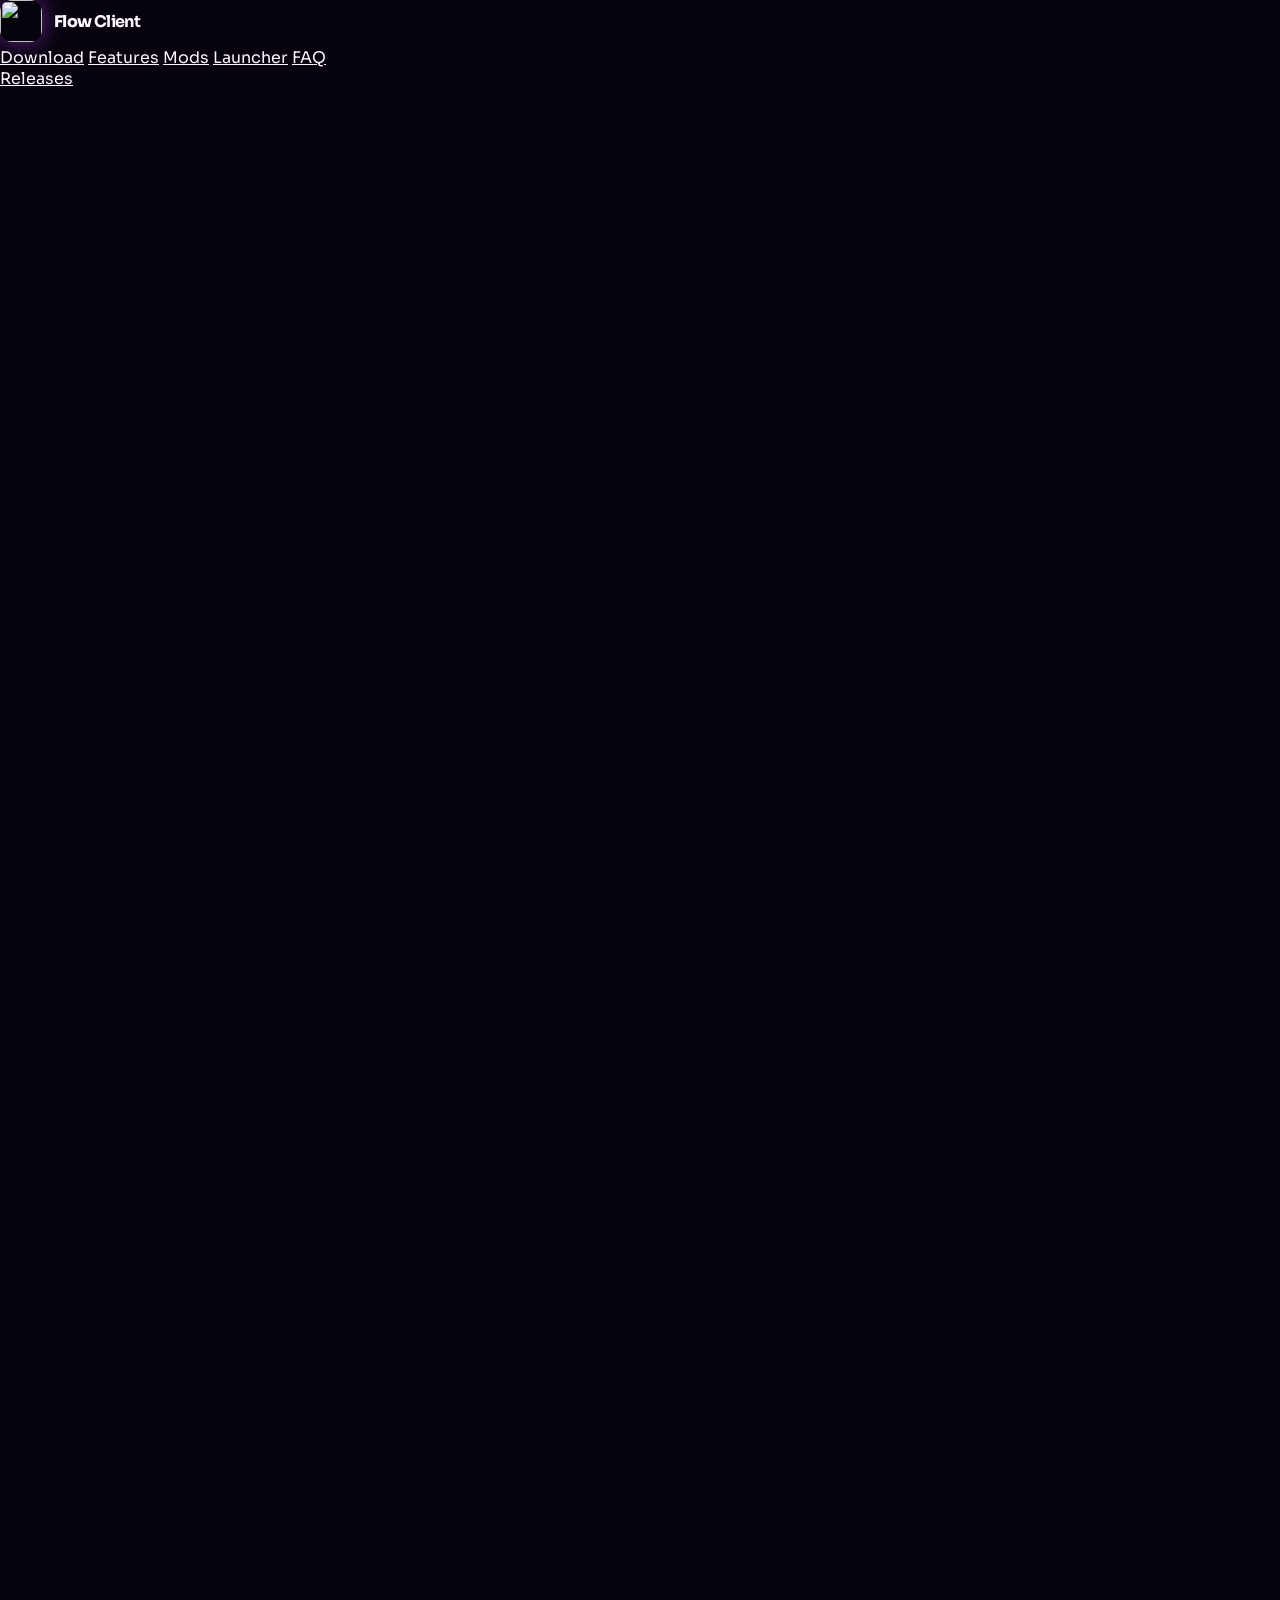
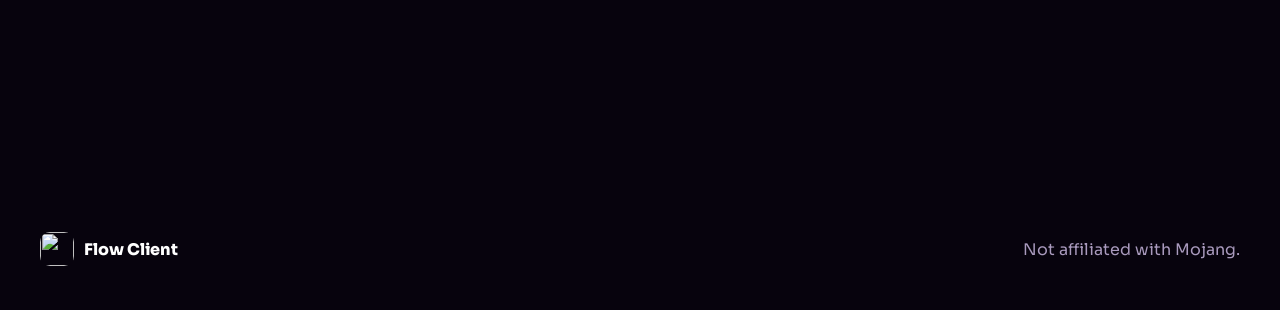
==== commit 7cc8c247: "Update Flow site affiliation disclaimer" ====
--- a/docs/index.html
+++ b/docs/index.html
@@ -209,14 +209,14 @@
           <details open><summary>Does the website download the full client?</summary><p>Yes. The release asset is the Flow Launcher package, and it includes the Flow Client jar inside the launcher resources. Official Minecraft and Forge runtime files are downloaded during setup.</p></details>
           <details><summary>Is Flow only a launcher?</summary><p>No. The launcher is the delivery app. Once installed, it launches the bundled Flow Client mod on Minecraft 1.8.9.</p></details>
           <details><summary>Is OptiFine included?</summary><p>No. OptiFine is paused for public stability and is not redistributed. Flow currently focuses on a stable vanilla Forge runtime.</p></details>
-          <details><summary>Is Flow affiliated with Mojang, Lunar, or Badlion?</summary><p>No. Flow is independent, uses original branding, and is not affiliated with Mojang, Microsoft, Lunar Client, or Badlion Client.</p></details>
+          <details><summary>Is Flow affiliated with Mojang?</summary><p>No. Flow is independent, uses original branding, and is not affiliated with Mojang.</p></details>
         </div>
       </section>
     </main>
 
     <footer class="site-footer">
       <div><img src="./flow-logo.svg" alt="" /><span>Flow Client</span></div>
-      <p>Not affiliated with Mojang, Microsoft, Lunar Client, or Badlion Client.</p>
+      <p>Not affiliated with Mojang.</p>
     </footer>
   </body>
-</html>+</html>
